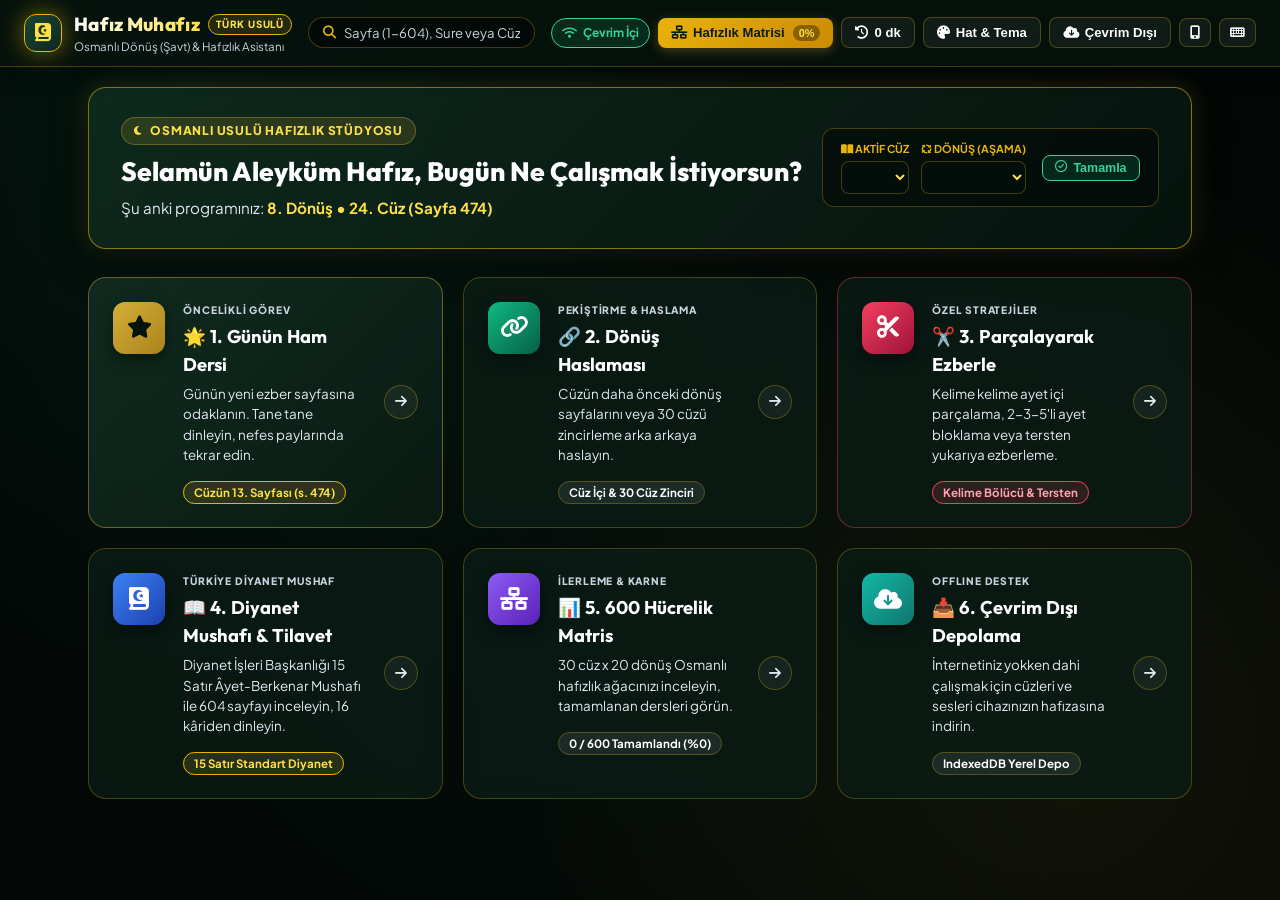
==== public/index.html @ d81c74f5 "Calibrate pointer baseline gap and padding across all 15 Mushaf lines" ====
<!DOCTYPE html>
<html lang="tr">
<head>
    <meta charset="UTF-8">
    <meta name="viewport" content="width=device-width, initial-scale=1.0">
    <title>Hafız Muhafız — Osmanlı / Türk Usulü Hafızlık & Dinleme Sistemi</title>
    <meta name="description" content="Hafız Muhafız standartlarında interaktif Mushaf sayfası, Osmanlı usulü geriye dönüş (şavt) sistemi, 16 kâri ve akıllı tekrar hafızlık asistanı.">
    
    <!-- Google Fonts: Plus Jakarta Sans, Outfit, Scheherazade New (Hafız Osman Hattı), Noto Naskh Arabic, Amiri Quran -->
    <link rel="preconnect" href="https://fonts.googleapis.com">
    <link rel="preconnect" href="https://fonts.gstatic.com" crossorigin>
    <link href="https://fonts.googleapis.com/css2?family=Amiri+Quran&family=Noto+Naskh+Arabic:wght@500;600;700;800&family=Outfit:wght@500;600;700;800&family=Plus+Jakarta+Sans:wght@400;500;600;700&family=Scheherazade+New:wght@600;700&display=swap" rel="stylesheet">
    
    <!-- FontAwesome Icons CDN -->
    <link rel="stylesheet" href="https://cdnjs.cloudflare.com/ajax/libs/font-awesome/6.5.1/css/all.min.css">
    
    <!-- PWA Manifest & Multi-Platform Theme -->
    <link rel="manifest" href="manifest.json">
    <meta name="theme-color" content="#0b1f17">
    <meta name="apple-mobile-web-app-capable" content="yes">
    <meta name="apple-mobile-web-app-status-bar-style" content="black-translucent">
    <meta name="apple-mobile-web-app-title" content="Hafız Muhafız">
    <meta name="mobile-web-app-capable" content="yes">
    <meta name="application-name" content="Hafız Muhafız">
    <link rel="apple-touch-icon" href="https://images.quran.com/page/001.png">
    
    <link rel="stylesheet" href="style.css?v=22">
</head>
<body class="theme-night">

    <!-- ================= 1. Modern Üst Bar (App Header) ================= -->
    <header class="app-header">
        <div class="brand-section" id="btn-brand-home" style="cursor:pointer;" title="Ana Menüye Dön">
            <div class="brand-logo">
                <i class="fa-solid fa-quran"></i>
            </div>
            <div class="brand-text">
                <div class="brand-title-wrap">
                    <h1>Hafız Muhafız</h1>
                    <span class="badge-turk">Türk Usulü</span>
                </div>
                <p class="brand-sub">Osmanlı Dönüş (Şavt) & Hafızlık Asistanı</p>
            </div>
        </div>

        <!-- Hızlı Sayfa / Sure Arama -->
        <div class="quick-jump-container">
            <div class="quick-jump-box">
                <i class="fa-solid fa-magnifying-glass"></i>
                <input type="text" id="input-quick-search" placeholder="Sayfa (1-604), Sure veya Cüz ara..." autocomplete="off">
                <div id="quick-search-dropdown" class="quick-search-results" style="display:none;"></div>
            </div>
        </div>

        <!-- Üst Hızlı Menü Butonları -->
        <div class="header-actions">
            <!-- Canlı Bağlantı Durumu -->
            <div id="badge-network-status" class="network-badge online" title="Bağlantı Durumu">
                <i class="fa-solid fa-wifi"></i> <span class="badge-text hide-mobile">Çevrim İçi</span>
            </div>

            <!-- Hafızlık İlerlemem & Matris Butonu -->
            <button id="btn-open-matrix" class="btn-header gold-btn" title="600 Hücrelik Hafızlık İlerleme Matrisi">
                <i class="fa-solid fa-network-wired"></i> <span class="btn-text hide-mobile">Hafızlık Matrisi</span>
                <span id="badge-header-progress" class="mini-progress-pill">0%</span>
            </button>

            <!-- Günlük Süre / Karne Butonu -->
            <button id="btn-open-stats" class="btn-header" title="Günlük Çalışma Karnesi">
                <i class="fa-solid fa-clock-rotate-left"></i> <span id="header-listening-time">0 dk</span>
            </button>

            <!-- Görünüm & Hatlar -->
            <button id="btn-hat-modal" class="btn-header" title="Kur'an Hatları, Kağıt Temaları & İmlâ">
                <i class="fa-solid fa-palette"></i> <span class="hide-mobile">Hat & Tema</span>
            </button>

            <!-- Çevrim Dışı İndirici -->
            <button id="btn-open-offline" class="btn-header" title="Çevrim Dışı Depolama & Cüz İndirme">
                <i class="fa-solid fa-cloud-arrow-down"></i> <span class="hide-mobile">Çevrim Dışı</span>
            </button>

            <!-- Cihaza Yükle -->
            <button id="btn-open-install" class="btn-header icon-only" title="PC, iOS, Android ve Huawei Cihazlara Yükle">
                <i class="fa-solid fa-mobile-screen-button"></i>
            </button>

            <!-- Klavye Kısayolları -->
            <button id="btn-open-shortcuts" class="btn-header icon-only" title="Klavye Kısayolları">
                <i class="fa-solid fa-keyboard"></i>
            </button>
        </div>
    </header>

    <!-- ================= KADEME 1: ÖĞRENCİ KARŞILAMA & GÖREV PANELİ (DASHBOARD) ================= -->
    <section id="view-dashboard" class="dashboard-container">
        <!-- 1. Kişisel Hafızlık Durum Kartı (Hero Banner) -->
        <div class="dash-hero-card">
            <div class="dash-hero-content">
                <div class="dash-hero-badge"><i class="fa-solid fa-moon gold-icon"></i> Osmanlı Usulü Hafızlık Stüdyosu</div>
                <h2 class="dash-hero-title">Selamün Aleyküm Hafız, <span class="gold-text">Bugün Ne Çalışmak İstiyorsun?</span></h2>
                <p class="dash-hero-sub">
                    Şu anki programınız: <strong id="dash-curr-lesson-text" style="color:var(--gold-bright);">8. Dönüş • 24. Cüz (Sayfa 474)</strong>
                </p>
            </div>

            <!-- Hızlı Cüz & Dönüş Ayarlayıcı -->
            <div class="dash-hero-controls">
                <div class="dash-select-group">
                    <div class="dash-select-item">
                        <label for="select-juz"><i class="fa-solid fa-book-open"></i> Aktif Cüz</label>
                        <select id="select-juz" class="studio-select"></select>
                    </div>
                    <div class="dash-select-item">
                        <label for="select-rotation"><i class="fa-solid fa-arrows-spin"></i> Dönüş (Aşama)</label>
                        <select id="select-rotation" class="studio-select"></select>
                    </div>
                </div>
                <button id="btn-toggle-completed" class="btn-complete-lesson" title="Bu dersin tamamlandığını matrise kaydet">
                    <i class="fa-regular fa-circle-check"></i> <span id="text-completed-status">Tamamla</span>
                </button>
            </div>
        </div>

        <!-- 2. Görev Seçim Kartları (6 Ana Modül Butonu) -->
        <div class="dash-tasks-grid">
            <!-- Görev 1: Günün Ham Dersi -->
            <div class="dash-task-card primary-task" id="btn-task-ham">
                <div class="task-card-icon gold-bg">
                    <i class="fa-solid fa-star"></i>
                </div>
                <div class="task-card-body">
                    <div class="task-tag">ÖNCELİKLİ GÖREV</div>
                    <h3 class="task-title">🌟 1. Günün Ham Dersi</h3>
                    <p class="task-desc">Günün yeni ezber sayfasına odaklanın. Tane tane dinleyin, nefes paylarında tekrar edin.</p>
                    <div class="task-meta">
                        <span id="dash-ham-page-badge" class="task-pill gold-pill">Cüzün 13. Sayfası (s. 474)</span>
                    </div>
                </div>
                <div class="task-action-arrow">
                    <i class="fa-solid fa-arrow-right"></i>
                </div>
            </div>

            <!-- Görev 2: Dönüş Haslaması -->
            <div class="dash-task-card" id="btn-task-has">
                <div class="task-card-icon emerald-bg">
                    <i class="fa-solid fa-link"></i>
                </div>
                <div class="task-card-body">
                    <div class="task-tag">PEKİŞTİRME & HASLAMA</div>
                    <h3 class="task-title">🔗 2. Dönüş Haslaması</h3>
                    <p class="task-desc">Cüzün daha önceki dönüş sayfalarını veya 30 cüzü zincirleme arka arkaya haslayın.</p>
                    <div class="task-meta">
                        <span class="task-pill">Cüz İçi & 30 Cüz Zinciri</span>
                    </div>
                </div>
                <div class="task-action-arrow">
                    <i class="fa-solid fa-arrow-right"></i>
                </div>
            </div>

            <!-- Görev 3: Parçalayarak Ezberle -->
            <div class="dash-task-card highlight-task" id="btn-task-strat">
                <div class="task-card-icon ruby-bg">
                    <i class="fa-solid fa-scissors"></i>
                </div>
                <div class="task-card-body">
                    <div class="task-tag">ÖZEL STRATEJİLER</div>
                    <h3 class="task-title">✂️ 3. Parçalayarak Ezberle</h3>
                    <p class="task-desc">Kelime kelime ayet içi parçalama, 2-3-5'li ayet bloklama veya tersten yukarıya ezberleme.</p>
                    <div class="task-meta">
                        <span class="task-pill ruby-pill">Kelime Bölücü & Tersten</span>
                    </div>
                </div>
                <div class="task-action-arrow">
                    <i class="fa-solid fa-arrow-right"></i>
                </div>
            </div>

            <!-- Görev 4: Diyanet Mushafı & Tilavet -->
            <div class="dash-task-card" id="btn-task-free">
                <div class="task-card-icon blue-bg">
                    <i class="fa-solid fa-book-quran"></i>
                </div>
                <div class="task-card-body">
                    <div class="task-tag">TÜRKİYE DİYANET MUSHAF</div>
                    <h3 class="task-title">📖 4. Diyanet Mushafı & Tilavet</h3>
                    <p class="task-desc">Diyanet İşleri Başkanlığı 15 Satır Âyet-Berkenar Mushafı ile 604 sayfayı inceleyin, 16 kâriden dinleyin.</p>
                    <div class="task-meta">
                        <span class="task-pill gold-pill">15 Satır Standart Diyanet</span>
                    </div>
                </div>
                <div class="task-action-arrow">
                    <i class="fa-solid fa-arrow-right"></i>
                </div>
            </div>

            <!-- Görev 5: Hafızlık Ağacı & Matris -->
            <div class="dash-task-card" id="btn-task-matrix">
                <div class="task-card-icon purple-bg">
                    <i class="fa-solid fa-network-wired"></i>
                </div>
                <div class="task-card-body">
                    <div class="task-tag">İLERLEME & KARNE</div>
                    <h3 class="task-title">📊 5. 600 Hücrelik Matris</h3>
                    <p class="task-desc">30 cüz x 20 dönüş Osmanlı hafızlık ağacınızı inceleyin, tamamlanan dersleri görün.</p>
                    <div class="task-meta">
                        <span class="task-pill" id="dash-matrix-badge">0 / 600 Tamamlandı (%0)</span>
                    </div>
                </div>
                <div class="task-action-arrow">
                    <i class="fa-solid fa-arrow-right"></i>
                </div>
            </div>

            <!-- Görev 6: Çevrim Dışı Depolama -->
            <div class="dash-task-card" id="btn-task-offline">
                <div class="task-card-icon teal-bg">
                    <i class="fa-solid fa-cloud-arrow-down"></i>
                </div>
                <div class="task-card-body">
                    <div class="task-tag">OFFLINE DESTEK</div>
                    <h3 class="task-title">📥 6. Çevrim Dışı Depolama</h3>
                    <p class="task-desc">İnternetiniz yokken dahi çalışmak için cüzleri ve sesleri cihazınızın hafızasına indirin.</p>
                    <div class="task-meta">
                        <span class="task-pill">IndexedDB Yerel Depo</span>
                    </div>
                </div>
                <div class="task-action-arrow">
                    <i class="fa-solid fa-arrow-right"></i>
                </div>
            </div>
        </div>
    </section>

    <!-- ================= KADEME 2: ODAKLI ÇALIŞMA STÜDYOSU (WORKSPACE) ================= -->
    <div id="view-workspace" class="workspace-container" style="display:none;">

        <!-- 1. Stüdyo Başlık Çubuğu & "Ana Menüye Dön" Butonu -->
        <section class="studio-bar">
            <div class="studio-bar-inner">
                <!-- Sol: Ana Menüye Dön Butonu -->
                <button id="btn-back-to-dashboard" class="btn-header gold-btn" title="Karşılama Paneline Dön">
                    <i class="fa-solid fa-house"></i> <span>Ana Menü</span>
                </button>

                <!-- Orta: Aktif Mod ve Ders Bilgisi -->
                <div class="studio-lesson-card">
                    <div id="card-standard-lesson" class="lesson-info-row">
                        <div class="lesson-badge-wrap">
                            <span id="chip-ham-label" class="lesson-badge-sub">Günün Dersi</span>
                            <span id="chip-ham-page" class="lesson-badge-main">Cüzün 13. Sayfası (s. 474)</span>
                        </div>
                        <span class="lesson-dot">•</span>
                        <span id="chip-lesson-scope" class="lesson-scope-text">8. Dönüş • 24. Cüz</span>
                    </div>

                    <!-- Zincir Haslama Özel Seçicisi (Haslama modunda açılır) -->
                    <div id="panel-chain-haslama" class="chain-inline-panel" style="display:none;">
                        <div class="setting-pill">
                            <label><i class="fa-solid fa-arrows-spin"></i> Haslanan Dönüş:</label>
                            <select id="select-haslama-rotation" class="pill-select"></select>
                        </div>
                        <button id="btn-open-chain-list" class="btn-header gold-btn btn-sm" title="Haslama zincirindeki 30 cüzün listesi">
                            <i class="fa-solid fa-list-ol"></i> <span>30 Cüz Listesi</span>
                        </button>
                    </div>
                </div>

                <!-- Çalışma Modları Değiştirici -->
                <div class="studio-modes">
                    <div class="mode-toggle-group">
                        <button id="mode-ham" class="mode-toggle-btn active" title="Ham Sayfa Ezberi">
                            <i class="fa-solid fa-star"></i> Ham
                        </button>
                        <button id="mode-chain-has" class="mode-toggle-btn" title="Haslama Modu">
                            <i class="fa-solid fa-link"></i> Haslama
                        </button>
                        <button id="btn-toggle-strategy-panel" class="mode-toggle-btn gold-strategy-btn" title="Ayet Bölme & Strateji Paneli">
                            <i class="fa-solid fa-scissors"></i> Strateji
                        </button>
                    </div>
                </div>

                <!-- Sağ: Hızlı Sayfa Navigasyonu (◀ Sayfa 474 ▶) -->
                <div class="page-navigator studio-nav-box">
                    <button id="btn-prev-page" class="nav-page-btn" title="Önceki Sayfa (Sol Ok / A Tuşu)">
                        <i class="fa-solid fa-chevron-left"></i>
                    </button>
                    <div id="badge-page-num" class="current-page-badge" title="Tıklayıp doğrudan sayfa yazabilirsiniz">Sayfa 474</div>
                    <button id="btn-next-page" class="nav-page-btn" title="Sonraki Sayfa (Sağ Ok / D Tuşu)">
                        <i class="fa-solid fa-chevron-right"></i>
                    </button>
                </div>
            </div>

            <!-- ================= Gelişmiş "Parçalayarak Ezberleme" Alt Paneli ================= -->
            <div id="panel-ezber-strategy" class="ezber-strategy-container" style="display:none;">
                <div class="strategy-inner">
                    <div class="strategy-header-title">
                        <i class="fa-solid fa-wand-magic-sparkles gold-icon"></i> <strong>Parçalayarak Ezberleme Stratejileri</strong>
                        <span class="strategy-sub">Ayetleri bloklara ayırın, kelime kelime parçalayın veya tersten pekiştirin.</span>
                    </div>

                    <!-- 4 Strateji Alt Başlığı (Sekmeler) -->
                    <div class="strategy-tabs">
                        <button id="btn-strat-standard" class="strat-tab-btn active" data-strategy="standard">
                            <i class="fa-solid fa-arrow-down-1-9"></i> ⬇️ 1. Sıralı Standart
                        </button>
                        <button id="btn-strat-group" class="strat-tab-btn" data-strategy="group">
                            <i class="fa-solid fa-layer-group"></i> 📑 2. Ayet Bloklama (Gruplu)
                        </button>
                        <button id="btn-strat-slice" class="strat-tab-btn" data-strategy="slice">
                            <i class="fa-solid fa-scissors"></i> ✂️ 3. Ayet İçi Parçalama (Kelime)
                        </button>
                        <button id="btn-strat-reverse" class="strat-tab-btn" data-strategy="reverse">
                            <i class="fa-solid fa-arrow-up-9-1"></i> ⬆️ 4. Tersten (Aşağıdan Yukarı)
                        </button>
                    </div>

                    <!-- 1. Alt Başlık: Gruplu Ayet Bloklama Kontrolleri -->
                    <div id="strat-controls-group" class="strat-sub-controls" style="display:none;">
                        <div class="strat-row">
                            <div class="strat-pill-group">
                                <span class="strat-label"><i class="fa-solid fa-bolt"></i> Hızlı Grup:</span>
                                <button class="btn-quick-group" data-span="2">2'şerli</button>
                                <button class="btn-quick-group active" data-span="3">3'erli</button>
                                <button class="btn-quick-group" data-span="5">5'erli</button>
                            </div>

                            <div class="strat-pill-group">
                                <span class="strat-label"><i class="fa-solid fa-arrows-left-right"></i> Ayet Aralığı:</span>
                                <select id="sel-group-start" class="pill-select-sm"></select>
                                <span style="color:var(--gold-bright); font-weight:700;">—</span>
                                <select id="sel-group-end" class="pill-select-sm"></select>
                            </div>

                            <div class="strat-pill-group">
                                <span class="strat-label"><i class="fa-solid fa-arrows-up-down"></i> Yön:</span>
                                <select id="sel-group-direction" class="pill-select-sm">
                                    <option value="forward" selected>⬇️ Yukarıdan Aşağı</option>
                                    <option value="reverse">⬆️ Aşağıdan Yukarı</option>
                                </select>
                            </div>

                            <div class="strat-pill-group">
                                <span class="strat-label"><i class="fa-solid fa-repeat"></i> Blok Tekrarı:</span>
                                <select id="sel-group-repeats" class="pill-select-sm">
                                    <option value="2">2x</option>
                                    <option value="3" selected>3x</option>
                                    <option value="5">5x</option>
                                    <option value="10">10x</option>
                                    <option value="20">20x</option>
                                </select>
                            </div>

                            <button id="btn-apply-group" class="btn-header gold-btn btn-sm">
                                <i class="fa-solid fa-play"></i> Grubu Başlat
                            </button>
                        </div>
                    </div>

                    <!-- 2. Alt Başlık: Ayet İçi Parçalama (Kelime Bölücü & Kümülatif) Kontrolleri -->
                    <div id="strat-controls-slice" class="strat-sub-controls" style="display:none;">
                        <div class="strat-row">
                            <div class="strat-pill-group">
                                <span class="strat-label"><i class="fa-solid fa-scissors"></i> Parça Sayısı:</span>
                                <select id="sel-slice-count" class="pill-select-sm">
                                    <option value="2">2 Parça</option>
                                    <option value="3" selected>3 Parça (Tavsiye)</option>
                                    <option value="4">4 Parça</option>
                                    <option value="5">5 Parça</option>
                                </select>
                            </div>

                            <div class="strat-pill-group">
                                <span class="strat-label"><i class="fa-solid fa-arrows-up-down"></i> Eklemeli Yön:</span>
                                <select id="sel-slice-direction" class="pill-select-sm">
                                    <option value="reverse" selected>⬆️ Tersten Kümülatif (Son Parça ➔ Başa Eklemeli)</option>
                                    <option value="forward">⬇️ Sıralı Kümülatif (İlk Parça ➔ Sona Eklemeli)</option>
                                </select>
                            </div>

                            <div class="strat-pill-group">
                                <span class="strat-label"><i class="fa-solid fa-link"></i> Ezberleme Türü:</span>
                                <select id="sel-slice-cumulative" class="pill-select-sm">
                                    <option value="true" selected>🔗 Kümülatif (Birleştirerek Zincirleme)</option>
                                    <option value="false">✂️ Bağımsız (Parça Parça)</option>
                                </select>
                            </div>

                            <div class="strat-pill-group">
                                <span class="strat-label"><i class="fa-solid fa-repeat"></i> Aşama Tekrarı:</span>
                                <select id="sel-slice-repeats" class="pill-select-sm">
                                    <option value="2">2 Tekrar</option>
                                    <option value="3" selected>3 Tekrar</option>
                                    <option value="5">5 Tekrar</option>
                                    <option value="7">7 Tekrar</option>
                                    <option value="10">10 Tekrar</option>
                                </select>
                            </div>

                            <button id="btn-start-slice" class="btn-header gold-btn btn-sm">
                                <i class="fa-solid fa-play"></i> Parçalamalı Ezberi Başlat
                            </button>
                        </div>
                        <div style="font-size:0.78rem; color:var(--gold-bright); margin-top:6px; opacity:0.9;">
                            <i class="fa-solid fa-wand-magic-sparkles"></i> <strong>Akıllı Kelime Hizalama:</strong> Ayet kelimeleri ortadan bölünmez. Belirlenen tekrar tamamlandıkça bir önceki bölüm de eklenerek zincirleme ezber pekişir.
                        </div>
                    </div>

                    <!-- 3. Alt Başlık: Tersten Okuma Kontrolleri -->
                    <div id="strat-controls-reverse" class="strat-sub-controls" style="display:none;">
                        <div class="strat-row">
                            <span style="font-size:0.84rem; color:var(--gold-bright);">
                                <i class="fa-solid fa-info-circle"></i> <strong>Aşağıdan Yukarı (Tersten Okuma):</strong> Sayfa en alttaki son ayetten başlar, yukarı doğru sırayla okunarak ezber pekişir.
                            </span>
                            <button id="btn-start-reverse" class="btn-header gold-btn btn-sm">
                                <i class="fa-solid fa-play"></i> Aşağıdan Yukarı Başlat
                            </button>
                        </div>
                    </div>
                </div>
            </div>
        </section>

        <!-- 2. Ana Mushaf Sahnesi & Görünüm Çubuğu -->
        <main class="main-content">
            <!-- Mushaf Araç ve Görünüm Çubuğu (Toolbar) -->
            <div class="view-toolbar">
                <!-- Sol: 2 Net Görünüm Sekmesi -->
                <div class="view-tabs">
                    <button id="tab-mushaf-studio" class="view-tab active" title="Diyanet İşleri Başkanlığı 15 Satır Orijinal Matbaa Baskısı ve Canlı İnteraktif Tilavet">
                        <i class="fa-solid fa-book-quran"></i> <span>Diyanet Mushafı (Orijinal & İnteraktif)</span>
                    </button>
                    <button id="tab-ayah-view" class="view-tab" title="Geniş Hatlı Ayet & Diyanet Meali Kartları">
                        <i class="fa-solid fa-list-check"></i> <span>Ayet & Meal Kartları</span>
                    </button>
                    <button id="btn-toolbar-strategy" class="view-tab gold-outline-tab" title="Ayet Bölme ve Parçalama Menüsünü Aç">
                        <i class="fa-solid fa-scissors"></i> <span>Ayet Bölme</span>
                    </button>
                </div>

                <!-- Sağ: Hızlı Tipografi & Görsel Ayarlar -->
                <div class="mushaf-tools">
                    <!-- Ezber / Perdeleme Modu Butonu (Maskeleme) -->
                    <button id="btn-toggle-hafiz-mask" class="btn-header gold-btn btn-sm" title="Hafızlık Ezber Perdesi: Okunmamış ayetleri kapat / aç">
                        <i class="fa-solid fa-eye-slash"></i> <span>Ezber Perdesi</span>
                    </button>

                    <!-- Ayet Meali Çekmecesi Butonu -->
                    <button id="btn-toggle-translation-drawer" class="btn-header" title="Ayetlerin Türkçe Mealini Göster">
                        <i class="fa-solid fa-language"></i> <span class="hide-mobile">Diyanet Meali</span>
                    </button>

                    <!-- Baskı / Hat Seçimi -->
                    <div class="setting-pill hat-selector-pill" title="Mushaf Baskı Ekolü">
                        <label><i class="fa-solid fa-book-open"></i></label>
                        <select id="select-facsimile-edition" class="pill-select">
                            <option value="diyanet-pdf" selected>🇹🇷 Diyanet Resmi 15 Satır (Orijinal)</option>
                            <option value="madani">🇸🇦 Medine-i Münevvere (Hattat Osman Taha)</option>
                            <option value="tajweed">🌈 Renkli Tecvidli Medine Baskısı</option>
                        </select>
                    </div>
                </div>
            </div>

            <!-- ================= BİRLEŞTİRİLMİŞ ASIL SAHNE: Diyanet İnteraktif Orijinal Mushafı ================= -->
            <div id="container-mushaf-studio" class="mushaf-stage">
                <!-- Yan Hızlı Sayfa Geçiş Butonları -->
                <button class="stage-nav-arrow stage-nav-prev" id="btn-stage-prev" title="Önceki Sayfa (Sol Ok / A Tuşu)">
                    <i class="fa-solid fa-chevron-left"></i>
                </button>
                <button class="stage-nav-arrow stage-nav-next" id="btn-stage-next" title="Sonraki Sayfa (Sağ Ok / D Tuşu)">
                    <i class="fa-solid fa-chevron-right"></i>
                </button>

                <!-- Yüzen Hızlı Hafızlık Kontrol Kapsülü (Floating Glassmorphism Tool Dock) -->
                <aside class="mushaf-floating-dock" id="mushaf-floating-dock">
                    <button id="dock-btn-mask" class="dock-btn" title="Ezber Perdesi (Kapat / İpucu / Aç)">
                        <i class="fa-solid fa-eye-slash"></i>
                        <span class="dock-tooltip">Ezber Perdesi</span>
                    </button>
                    <button id="dock-btn-spread" class="dock-btn" title="Rahle / Çift Sayfa Görünümü">
                        <i class="fa-solid fa-book-open"></i>
                        <span class="dock-tooltip">Çift Sayfa (Rahle)</span>
                    </button>
                    <div class="dock-divider"></div>
                    <button id="dock-btn-zoom-in" class="dock-btn" title="Sayfayı Büyüt (+)">
                        <i class="fa-solid fa-magnifying-glass-plus"></i>
                        <span class="dock-tooltip">Yakınlaştır</span>
                    </button>
                    <button id="dock-btn-zoom-out" class="dock-btn" title="Sayfayı Küçült (-)">
                        <i class="fa-solid fa-magnifying-glass-minus"></i>
                        <span class="dock-tooltip">Uzaklaştır</span>
                    </button>
                    <button id="dock-btn-zoom-reset" class="dock-btn" title="Boyutu Sıfırla">
                        <i class="fa-solid fa-arrows-rotate"></i>
                        <span class="dock-tooltip">Boyutu Sıfırla</span>
                    </button>
                    <div class="dock-divider"></div>
                    <button id="dock-btn-repeat3" class="dock-btn" title="3x Hızlı Ezber Döngüsü">
                        <i class="fa-solid fa-repeat"></i>
                        <span class="dock-badge">3x</span>
                        <span class="dock-tooltip">3x Ezber Tekrarı</span>
                    </button>
                </aside>

                <div class="mushaf-book-wrapper" id="mushaf-scale-wrapper">
                    <div class="mushaf-frame-modern" id="mushaf-main-frame">
                        <!-- Sayfa Üst Bilgi Başlığı -->
                        <div class="mushaf-page-top-bar">
                            <div class="top-bar-left">
                                <span class="top-badge gold-badge" id="mushaf-juz-title"><i class="fa-solid fa-diamond"></i> 24. Cüz</span>
                                <span class="top-badge dim-badge" id="mushaf-hizb-title">47. Hizb</span>
                            </div>
                            <div class="top-bar-center">
                                <span class="surah-title-arabic" id="mushaf-surah-title">سُورَةُ الْمُؤْمِنِ (Gâfir)</span>
                                <span class="edition-sub-tag"><i class="fa-solid fa-certificate"></i> Diyanet İşleri Başkanlığı Resmi 15 Satır Matbaa Baskısı</span>
                            </div>
                            <div class="top-bar-right">
                                <span class="page-number-box" id="mushaf-page-number">Sayfa 474</span>
                            </div>
                        </div>

                        <!-- Asıl Mushaf Sahnesi & İnteraktif Katmanlar -->
                        <div class="mushaf-viewport-container" id="mushaf-viewport-container">
                            <!-- Yükleme Göstergesi -->
                            <div id="facsimile-loading-spinner" class="facsimile-loader" style="display:none;">
                                <i class="fa-solid fa-spinner fa-spin"></i>
                                <span id="facsimile-loader-text">Diyanet resmi Mushaf sayfası hazırlanıyor...</span>
                            </div>

                            <div class="mushaf-spread-wrapper" id="mushaf-spread-wrapper">
                                <!-- Sağ Sayfa (Ana Sayfa) -->
                                <div class="mushaf-page-frame" id="frame-page-right">
                                    <!-- 1. Katman: Diyanet Resmi Vektörel PDF Canvas'ı -->
                                    <canvas id="mushaf-diyanet-canvas" class="mushaf-canvas-layer"></canvas>

                                    <!-- 2. Katman (İsteğe bağlı): Medine & Tecvidli İmaj Öğesi -->
                                    <img id="mushaf-image" class="mushaf-img-fallback" src="" alt="Mushaf Baskısı" style="display:none;">

                                    <!-- 3. Katman: İnteraktif Ayet Vurgu, Tıklama ve Durak Katmanı -->
                                    <div id="mushaf-interactive-overlay" class="mushaf-interactive-layer"></div>

                                    <!-- 4. Katman: Hafızlık Ezber / Perdeleme Maskesi (Örtü) -->
                                    <div id="mushaf-mask-overlay" class="mushaf-mask-layer" style="display:none;"></div>

                                    <!-- 5. Katman: Canlı Mukabele Takip Üçgeni (YouTube Mukabele Tarzı Yeşil İbre) -->
                                    <div id="mushaf-audio-pointer" class="mukabele-tracker-triangle" style="display:none;">
                                        <svg viewBox="0 0 24 28" class="mukabele-triangle-svg">
                                            <polygon points="12,2 22,26 2,26" fill="rgba(40, 167, 69, 0.75)" stroke="rgba(25, 120, 45, 0.95)" stroke-width="1.2"/>
                                        </svg>
                                    </div>
                                </div>

                                <!-- Sol Sayfa (Çift Sayfa / Rahle Modunda Gösterilir) -->
                                <div class="mushaf-page-frame" id="frame-page-left" style="display:none;">
                                    <canvas id="mushaf-diyanet-canvas-left" class="mushaf-canvas-layer" style="display:none;"></canvas>
                                    <img id="mushaf-image-left" class="mushaf-img-fallback" src="" alt="Sol Mushaf Sayfası" style="display:none;">
                                    <div id="mushaf-interactive-overlay-left" class="mushaf-interactive-layer"></div>
                                    <div id="mushaf-mask-overlay-left" class="mushaf-mask-layer" style="display:none;"></div>
                                    <div class="mushaf-left-page-tag" id="mushaf-left-page-tag">Sayfa 475</div>
                                </div>
                            </div>
                        </div>

                        <!-- Aktif Okunan Ayet & Diyanet Meali Şeridi (Canlı Alt Bilgi) -->
                        <div class="active-ayah-banner" id="active-ayah-banner">
                            <div class="active-ayah-badge">
                                <span id="active-ayah-ref" class="ayah-ref-pill"><i class="fa-solid fa-play gold-icon"></i> 40:59</span>
                                <span id="active-ayah-tag" class="ayah-mode-pill">Canlı Tilavet</span>
                            </div>
                            <div class="active-ayah-meal-text" id="active-ayah-meal">
                                Şüphesiz o kıyamet saati kesinlikle gelecektir; onda hiçbir şüphe yoktur. Fakat insanların çoğu inanmazlar.
                            </div>
                            <button id="btn-banner-meal-drawer" class="btn-banner-action" title="Tüm Sayfanın Mealini Aç">
                                <i class="fa-solid fa-book-open"></i> <span>Tüm Mealler</span>
                            </button>
                        </div>
                    </div>
                </div>

                <!-- Ayet Hızlı Eylem Menüsü (Popup Tooltip) -->
                <div id="ayah-quick-actions" class="ayah-action-popover" style="display: none;">
                    <div class="popover-arrow"></div>
                    <button class="pop-btn" id="pop-btn-play"><i class="fa-solid fa-play"></i> Dinle</button>
                    <button class="pop-btn" id="pop-btn-repeat"><i class="fa-solid fa-repeat"></i> 3x Tekrar</button>
                    <button class="pop-btn" id="pop-btn-group-start" title="Grup Başlangıcı Yap"><i class="fa-solid fa-link"></i> Grup Başı</button>
                    <button class="pop-btn" id="pop-btn-group-end" title="Grup Sonu Yap"><i class="fa-solid fa-flag-checkered"></i> Grup Sonu</button>
                    <button class="pop-btn" id="pop-btn-slice" title="Ayet Bölücü ile ezberle"><i class="fa-solid fa-scissors"></i> Parçala</button>
                    <button class="pop-btn" id="pop-btn-toggle-mask" title="Bu Ayetin Perdesini Aç/Kapat"><i class="fa-solid fa-eye"></i> Perde</button>
                    <button class="pop-btn" id="pop-btn-meal"><i class="fa-solid fa-book-open"></i> Meal</button>
                </div>
            </div>

            <!-- ================= GÖRÜNÜM 3: Dijital Ayet ve Diyanet Meali Kartları ================= -->
            <div id="container-ayah-view" class="ayah-list-container" style="display:none;">
                <!-- JavaScript ile doldurulur -->
            </div>

            <!-- ================= Açılır Ayet Meali Çekmecesi ================= -->
            <aside id="translation-drawer" class="translation-drawer">
                <div class="drawer-header">
                    <h3><i class="fa-solid fa-language"></i> Diyanet Türkçe Meali</h3>
                    <button id="btn-close-drawer" class="btn-close-modal">&times;</button>
                </div>
                <div class="drawer-body" id="drawer-ayahs-list">
                    <!-- JavaScript ile doldurulur -->
                </div>
            </aside>
        </main>

        <!-- 3. Sabit Alt Ses & Tekrar Stüdyosu (Pro Audio Deck) -->
        <footer class="audio-deck">
            <div class="deck-inner">
                <!-- Sol: 🎙️ Okuyucu (Kâri) Değiştir & Parça Bilgisi -->
                <div class="deck-left-info">
                    <button id="btn-open-reciters" class="deck-reciter-btn" title="Kâriyi Değiştir (16 Kâri)">
                        <div class="current-reciter-avatar" id="deck-reciter-avatar">
                            <i class="fa-solid fa-microphone-lines"></i>
                        </div>
                        <div class="reciter-badge-col">
                            <span class="reciter-tag">🎙️ OKUYUCU DEĞİŞTİR</span>
                            <span id="header-reciter-name" class="reciter-curr-name">Suûd eş-Şüraym</span>
                        </div>
                    </button>
                    <div class="track-meta">
                        <div id="deck-track-title" class="track-title">Fussilet Suresi 1. Ayet</div>
                        <div id="deck-track-sub" class="track-sub">Sayfa 474 • Ham Ders • Tekrar 1/3</div>
                    </div>
                </div>

                <!-- Orta: Oynatma Kontrolleri & İlerleme Çubuğu -->
                <div class="deck-center-controls">
                    <div class="transport-buttons">
                        <button id="btn-prev-ayah" class="btn-deck-control" title="Önceki Ayet (Sol Ok)">
                            <i class="fa-solid fa-backward-step"></i>
                        </button>
                        <button id="btn-deck-play" class="btn-deck-play" title="Oynat / Duraklat (Boşluk Tuşu)">
                            <i id="deck-play-icon" class="fa-solid fa-play"></i>
                        </button>
                        <button id="btn-next-ayah" class="btn-deck-control" title="Sonraki Ayet (Sağ Ok)">
                            <i class="fa-solid fa-forward-step"></i>
                        </button>
                        <!-- Talebe Nefes Payı Geri Sayımı -->
                        <div id="gap-countdown-badge" class="gap-indicator">
                            <i class="fa-solid fa-stopwatch"></i> Nefes Payı: <span id="gap-seconds">3</span>s
                        </div>
                    </div>

                    <!-- İlerleme Çubuğu -->
                    <div class="progress-bar-container">
                        <span id="time-current">0:00</span>
                        <div id="progress-track" class="progress-track">
                            <div id="progress-fill" class="progress-fill"></div>
                        </div>
                        <span id="time-duration">0:00</span>
                    </div>
                </div>

                <!-- Sağ: Tilavet & Tekrar Hap Ayarları -->
                <div class="deck-right-settings">
                    <!-- Ayet Tekrarı -->
                    <div class="setting-pill" title="Her Ayetin Tekrar Sayısı">
                        <label><i class="fa-solid fa-repeat"></i> Tekrar</label>
                        <select id="select-repeats" class="pill-select">
                            <option value="1">1x</option>
                            <option value="3" selected>3x</option>
                            <option value="5">5x</option>
                            <option value="7">7x</option>
                            <option value="10">10x</option>
                            <option value="20">20x</option>
                            <option value="-1">∞</option>
                        </select>
                    </div>

                    <!-- Okuma Hızı -->
                    <div class="setting-pill" title="Okuma Hızı">
                        <label><i class="fa-solid fa-gauge-high"></i> Hız</label>
                        <select id="select-speed" class="pill-select">
                            <option value="0.5">0.50x</option>
                            <option value="0.75">0.75x</option>
                            <option value="0.85">0.85x</option>
                            <option value="1.0" selected>1.0x</option>
                            <option value="1.25">1.25x</option>
                            <option value="1.5">1.50x</option>
                            <option value="2.0">2.0x</option>
                        </select>
                    </div>

                    <!-- Talebe Nefes Payı -->
                    <div class="setting-pill" title="Ayet bittikten sonra talebenin kendi sesinde tekrar etmesi için bekleme süresi">
                        <label><i class="fa-solid fa-hourglass-half"></i> Nefes</label>
                        <select id="select-gap" class="pill-select">
                            <option value="0">0 sn</option>
                            <option value="2">2 sn</option>
                            <option value="3" selected>3 sn</option>
                            <option value="5">5 sn</option>
                            <option value="10">10 sn</option>
                        </select>
                    </div>
                </div>
            </div>
        </footer>
    </div>

    <!-- ================= MODAL 1: 30 Cüz x 20 Dönüş Hafızlık Matrisi ================= -->
    <div id="modal-matrix" class="modal-backdrop">
        <div class="modal-box">
            <div class="modal-header">
                <h2><i class="fa-solid fa-network-wired"></i> Osmanlı Usulü Hafızlık İlerleme Matrisi (600 Hücre)</h2>
                <button class="btn-close-modal" data-close="modal-matrix">&times;</button>
            </div>
            <div class="modal-body">
                <!-- İlerleme Özeti -->
                <div class="matrix-stats-bar">
                    <div>
                        <span style="font-size:0.85rem; color:var(--text-muted);">Genel Hafızlık İlerlemesi:</span>
                        <strong id="matrix-percentage" style="font-size:1.3rem; color:var(--gold-bright); margin-left:8px;">0.0%</strong>
                    </div>
                    <div style="font-size:0.85rem; color:var(--text-dim);">
                        Tamamlanan: <strong id="matrix-done-count" style="color:var(--emerald-primary);">0</strong> / 600 Dönüş
                    </div>
                    <div class="matrix-progress-track">
                        <div id="matrix-progress-bar" class="matrix-progress-fill" style="width: 0%;"></div>
                    </div>
                </div>

                <!-- 30 Cüz x 20 Dönüş Tablosu -->
                <div class="matrix-table-wrapper">
                    <table class="matrix-table" id="matrix-table-body">
                        <!-- JS ile oluşturulur -->
                    </table>
                </div>
            </div>
        </div>
    </div>

    <!-- ================= MODAL 2: 16 Kâri (Okuyucu) Seçimi ================= -->
    <div id="modal-reciters" class="modal-backdrop">
        <div class="modal-box">
            <div class="modal-header">
                <h2><i class="fa-solid fa-microphone"></i> Kâri (Okuyucu) Seçimi</h2>
                <button class="btn-close-modal" data-close="modal-reciters">&times;</button>
            </div>
            <div class="modal-body">
                <p style="font-size:0.88rem; color:var(--text-muted); margin-bottom:16px;">
                    Hafızlık sürecinize en uygun okuma tarzını seçin. Merkez kâri olarak tok ve ritmik Kâbe tilavetiyle <strong>Suûd eş-Şüraym</strong> tavsiye edilir.
                </p>
                <div id="reciters-grid" class="reciter-grid">
                    <!-- JS ile oluşturulur -->
                </div>
            </div>
        </div>
    </div>

    <!-- ================= MODAL 3: Hafızlık Günlüğü & Karnesi ================= -->
    <div id="modal-stats" class="modal-backdrop">
        <div class="modal-box">
            <div class="modal-header">
                <h2><i class="fa-solid fa-chart-pie"></i> Hafızlık Günlüğü & Çalışma Karnesi</h2>
                <button class="btn-close-modal" data-close="modal-stats">&times;</button>
            </div>
            <div class="modal-body">
                <div style="display:grid; grid-template-columns: repeat(auto-fit, minmax(200px, 1fr)); gap:16px; margin-bottom:20px;">
                    <div style="background:rgba(8,24,17,0.8); border:1px solid var(--border-subtle); padding:16px; border-radius:12px; text-align:center;">
                        <div style="font-size:0.78rem; color:var(--text-dim); text-transform:uppercase;">Bugünkü Dinleme</div>
                        <div id="stat-today-mins" style="font-size:1.8rem; font-weight:700; color:var(--emerald-primary); margin-top:6px;">0 dk</div>
                    </div>
                    <div style="background:rgba(8,24,17,0.8); border:1px solid var(--border-subtle); padding:16px; border-radius:12px; text-align:center;">
                        <div style="font-size:0.78rem; color:var(--text-dim); text-transform:uppercase;">Toplam Dinleme</div>
                        <div id="stat-total-mins" style="font-size:1.8rem; font-weight:700; color:var(--gold-bright); margin-top:6px;">0 dk</div>
                    </div>
                    <div style="background:rgba(8,24,17,0.8); border:1px solid var(--border-subtle); padding:16px; border-radius:12px; text-align:center;">
                        <div style="font-size:0.78rem; color:var(--text-dim); text-transform:uppercase;">Tamamlanan Ders</div>
                        <div id="stat-completed-lessons" style="font-size:1.8rem; font-weight:700; color:var(--text-main); margin-top:6px;">0</div>
                    </div>
                </div>

                <div style="background:rgba(10,26,19,0.6); border:1px solid var(--border-subtle); padding:18px; border-radius:12px;">
                    <h3 style="color:var(--gold-bright); font-size:1.05rem; margin-bottom:10px;"><i class="fa-solid fa-lightbulb"></i> Türk Usulü Hafızlık İpuçları</h3>
                    <ul style="color:var(--text-muted); font-size:0.88rem; line-height:1.7; padding-left:20px;">
                        <li><strong>Ham Sayfa:</strong> Güne her zaman yeni ham sayfanızı en az 5x veya 10x dinleyip tane tane tekrar ederek başlayın.</li>
                        <li><strong>Haslama:</strong> Ham sayfanız oturduktan sonra, o cüzün daha önceki dönüş sayfalarını durmaksızın haslayın.</li>
                        <li><strong>Nefes Payı:</strong> Kâri ayeti okuduktan sonra 3-5 saniye nefes payında kendi sesinizle ayeti yüksek sesle tekrar edin.</li>
                    </ul>
                </div>
            </div>
        </div>
    </div>

    <!-- ================= MODAL 4: Kur'an Hatları Seçim ve Karşılaştırma Modalı ================= -->
    <div id="modal-hatlar" class="modal-backdrop">
        <div class="modal-box">
            <div class="modal-header">
                <h2><i class="fa-solid fa-feather-pointed"></i> Kur'an-ı Kerim Hat Seçimi & Ekoller</h2>
                <button class="btn-close-modal" data-close="modal-hatlar">&times;</button>
            </div>
            <div class="modal-body">
                <p style="font-size:0.88rem; color:var(--text-muted); margin-bottom:16px;">
                    Türkiye'de ve İslam dünyasında kabul görmüş meşhur Kur'an hatlarından dilediğinizi seçebilirsiniz.
                </p>
                <div class="reciter-grid">
                    <!-- Hat 1: Diyanet / Hafız Osman -->
                    <div class="reciter-card active" data-font="hafiz-osman">
                        <div class="reciter-name"><i class="fa-solid fa-pen-fancy"></i> Diyanet / Hattat Hâfız Osman (15 Satır)</div>
                        <div class="reciter-style">Diyanet & Türkiye Hafızlık Standardı • 15 Satır Âyet-Berkenar</div>
                        <div style="font-size:0.72rem; color:var(--text-dim); margin-top:4px;">Ayetlerin sayfada tam bittiği, Türkiye'deki tüm Kur'an kursları ve Diyanet hafızlıklarında esas alınan resmi mizanpaj.</div>
                    </div>
                    <!-- Hat 2: Diyanet Dijital -->
                    <div class="reciter-card" data-font="diyanet-digital">
                        <div class="reciter-name"><i class="fa-solid fa-desktop"></i> Diyanet Dijital Bilgisayar Hattı</div>
                        <div class="reciter-style">Diyanet İşleri Başkanlığı Resmi Dijital Ekran Neshi</div>
                        <div style="font-size:0.72rem; color:var(--text-dim); margin-top:4px;">Dijital ekranlarda piksel netliğinde okuma sunan modern ve yüksek kontrastlı tertip.</div>
                    </div>
                    <!-- Hat 3: Hasan Rıza -->
                    <div class="reciter-card" data-font="hasan-riza">
                        <div class="reciter-name"><i class="fa-solid fa-monument"></i> Hattat Hasan Rıza Efendi</div>
                        <div class="reciter-style">Klasik Osmanlı Neshi • Diyanet & Kültür Bakanlığı Tıpkıbasımı</div>
                        <div style="font-size:0.72rem; color:var(--text-dim); margin-top:4px;">Hat sanatının zirvesi kabul edilen ince ve vakur Osmanlı ketebe neshi.</div>
                    </div>
                    <!-- Hat 4: Ahmed Hüsrev -->
                    <div class="reciter-card" data-font="ahmed-husrev">
                        <div class="reciter-name"><i class="fa-solid fa-feather"></i> Hattat Ahmed Hüsrev Altınbaşak (Hayrât)</div>
                        <div class="reciter-style">Tevâfuklu Hat • İri, Dolgun ve Son Derece Okunaklı</div>
                        <div style="font-size:0.72rem; color:var(--text-dim); margin-top:4px;">Gözü yormayan, harf mahreçleri açık, ezberi çok kolaylaştıran Türk hattı.</div>
                    </div>
                    <!-- Hat 5: Osman Taha -->
                    <div class="reciter-card" data-font="osman-taha">
                        <div class="reciter-name"><i class="fa-solid fa-kaaba"></i> Hattat Osman Taha (Medine Mushafı)</div>
                        <div class="reciter-style">Uluslararası Standart • Medine-i Münevvere Baskısı (Hafs)</div>
                        <div style="font-size:0.72rem; color:var(--text-dim); margin-top:4px;">Tüm İslam dünyasında en yaygın basılan 20 sayfalık Medine tertibi.</div>
                    </div>
                </div>
            </div>
        </div>
    </div>

    <!-- ================= MODAL 5: Cüzler Arası Haslama Zincir Listesi ================= -->
    <div id="modal-chain-list" class="modal-backdrop">
        <div class="modal-box" style="max-width:750px;">
            <div class="modal-header">
                <h2><i class="fa-solid fa-link"></i> <span id="chain-modal-title">Dönüş Haslama Zinciri</span></h2>
                <button class="btn-close-modal" data-close="modal-chain-list">&times;</button>
            </div>
            <div class="modal-body">
                <p style="font-size:0.88rem; color:var(--text-muted); margin-bottom:14px;">
                    Aşağıdaki listeden dilediğiniz cüze tıklayarak haslamayı doğrudan o cüzden başlatabilirsiniz.
                </p>
                <div id="chain-items-grid" class="chain-items-grid">
                    <!-- Dinamik olarak doldurulur -->
                </div>
            </div>
        </div>
    </div>

    <!-- ================= MODAL 6: Klavye Kısayolları Rehberi ================= -->
    <div id="modal-shortcuts" class="modal-backdrop">
        <div class="modal-box" style="max-width:560px;">
            <div class="modal-header">
                <h2><i class="fa-solid fa-keyboard"></i> Klavye Kısayolları</h2>
                <button class="btn-close-modal" data-close="modal-shortcuts">&times;</button>
            </div>
            <div class="modal-body">
                <div class="shortcuts-grid">
                    <div class="shortcut-row">
                        <span class="shortcut-desc">Ana Menü / Çalışma Stüdyosu Geçişi</span>
                        <div class="shortcut-keys"><kbd>ESC</kbd> / <kbd>H</kbd></div>
                    </div>
                    <div class="shortcut-row">
                        <span class="shortcut-desc">Oynat / Duraklat</span>
                        <div class="shortcut-keys"><kbd>Boşluk</kbd> / <kbd>Space</kbd></div>
                    </div>
                    <div class="shortcut-row">
                        <span class="shortcut-desc">Önceki / Sonraki Ayet</span>
                        <div class="shortcut-keys"><kbd>▲</kbd> <kbd>▼</kbd> veya <kbd>J</kbd> <kbd>K</kbd></div>
                    </div>
                    <div class="shortcut-row">
                        <span class="shortcut-desc">Önceki / Sonraki Sayfa</span>
                        <div class="shortcut-keys"><kbd>◀</kbd> <kbd>▶</kbd> veya <kbd>A</kbd> <kbd>D</kbd></div>
                    </div>
                    <div class="shortcut-row">
                        <span class="shortcut-desc">Ayet Tekrarını Değiştir</span>
                        <div class="shortcut-keys"><kbd>R</kbd></div>
                    </div>
                    <div class="shortcut-row">
                        <span class="shortcut-desc">Türkçe Meali Aç / Kapat</span>
                        <div class="shortcut-keys"><kbd>M</kbd></div>
                    </div>
                    <div class="shortcut-row">
                        <span class="shortcut-desc">Hızlı Arama / Sayfaya Git</span>
                        <div class="shortcut-keys"><kbd>/</kbd> veya <kbd>S</kbd></div>
                    </div>
                </div>
            </div>
        </div>
    </div>

    <!-- ================= MODAL 7: Çevrim Dışı (Offline) Depolama ================= -->
    <div id="modal-offline" class="modal-backdrop">
        <div class="modal-box" style="max-width:680px;">
            <div class="modal-header">
                <h2><i class="fa-solid fa-cloud-arrow-down"></i> Çevrim Dışı (Offline) Depolama Yöneticisi</h2>
                <button class="btn-close-modal" data-close="modal-offline">&times;</button>
            </div>
            <div class="modal-body">
                <p style="font-size:0.88rem; color:var(--text-muted); margin-bottom:16px;">
                    İnternet bağlantınız olmasa dahi Kur'an ayetlerini, mealleri, Mushaf sayfalarını ve kâri seslerini cihazınızdan dinlemek için indirme seçeneklerini kullanabilirsiniz.
                </p>

                <!-- Depolama İstatistik Kartları -->
                <div class="offline-stats-grid">
                    <div class="offline-stat-card">
                        <div class="offline-stat-label">Kayıtlı Sayfa</div>
                        <div id="offline-stat-pages" class="offline-stat-val">0</div>
                        <div class="offline-stat-sub">IndexedDB Önbelleği</div>
                    </div>
                    <div class="offline-stat-card">
                        <div class="offline-stat-label">İndirilen Cüzler</div>
                        <div id="offline-stat-juzs" class="offline-stat-val">0 / 30</div>
                        <div class="offline-stat-sub">Tam Çevrim Dışı Hazır</div>
                    </div>
                    <div class="offline-stat-card">
                        <div class="offline-stat-label">Tahmini Depolama</div>
                        <div id="offline-stat-storage" class="offline-stat-val">0 MB</div>
                        <div class="offline-stat-sub">Cihaz Hafızası</div>
                    </div>
                </div>

                <!-- İndirme Eylemleri -->
                <div class="offline-actions-list">
                    <div class="offline-action-item">
                        <div class="offline-action-info">
                            <h4 id="label-active-juz-download"><i class="fa-solid fa-book-open gold-icon"></i> Aktif Cüzü İndir (24. Cüz)</h4>
                            <p>Seçili cüzün tüm 20 sayfasını, meallerini, Mushaf resimlerini ve ayet seslerini çevrim dışına kaydeder.</p>
                        </div>
                        <button id="btn-download-active-juz" class="btn-header gold-btn">
                            <i class="fa-solid fa-download"></i> Cüzü İndir
                        </button>
                    </div>

                    <div class="offline-action-item">
                        <div class="offline-action-info">
                            <h4><i class="fa-solid fa-quran gold-icon"></i> Tüm Kur'an Metinleri & Mealleri (604 Sayfa)</h4>
                            <p>Tüm 604 sayfanın Diyanet ve Medine imlâsındaki metinlerini anında cihazınıza depolar (~15 MB).</p>
                        </div>
                        <button id="btn-download-all-text" class="btn-header">
                            <i class="fa-solid fa-layer-group"></i> Tüm Metinleri İndir
                        </button>
                    </div>
                </div>

                <!-- İndirme İlerleme Alanı -->
                <div id="offline-progress-wrap" class="offline-progress-container" style="display:none;">
                    <div class="offline-progress-header">
                        <span id="offline-progress-text">İndiriliyor...</span>
                        <button id="btn-cancel-download" class="btn-link" style="color:#ff6b6b; font-size:0.8rem; background:none; border:none; cursor:pointer;">İptal Et</button>
                    </div>
                    <div class="matrix-progress-track">
                        <div id="offline-progress-bar" class="matrix-progress-fill" style="width: 0%;"></div>
                    </div>
                </div>

                <!-- Alt Temizleme & Bilgi -->
                <div style="margin-top:20px; display:flex; justify-content:space-between; align-items:center; border-top:1px solid var(--border-subtle); padding-top:14px;">
                    <button id="btn-clear-cache" class="btn-header" style="color:#ff8585; border-color:rgba(255,100,100,0.3);" title="Tüm yerel önbellek ve IndexedDB verilerini temizle">
                        <i class="fa-solid fa-trash-can"></i> Önbelleği Temizle
                    </button>
                    <span style="font-size:0.75rem; color:var(--text-dim);"><i class="fa-solid fa-shield-halved"></i> Veriler tamamen cihazınızda saklanır.</span>
                </div>
            </div>
        </div>
    </div>

    <!-- ================= MODAL 8: PWA Cihaz Kurulum Rehberi ================= -->
    <div id="modal-install" class="modal-backdrop">
        <div class="modal-box" style="max-width:720px;">
            <div class="modal-header">
                <h2><i class="fa-solid fa-laptop-mobile"></i> PC, iOS, Android & Huawei Cihazlara Yükleme</h2>
                <button class="btn-close-modal" data-close="modal-install">&times;</button>
            </div>
            <div class="modal-body">
                <p style="font-size:0.88rem; color:var(--text-muted); margin-bottom:18px;">
                    <strong>Hafız Muhafız</strong>, hiçbir uygulama mağazasına bağımlı olmadan <strong>Progressive Web App (PWA)</strong> teknolojisiyle tüm cihazlarınızda yerel bir program gibi çalışır.
                </p>

                <div class="device-guides-grid">
                    <!-- 1. PC & Mac -->
                    <div class="device-guide-card">
                        <div class="device-guide-header">
                            <i class="fa-solid fa-display device-icon pc"></i>
                            <div>
                                <h4>Bilgisayar (Windows & Mac)</h4>
                                <span class="device-sub">Chrome, Edge veya Brave</span>
                            </div>
                        </div>
                        <ol class="device-steps">
                            <li>Adres çubuğunun en sağındaki <strong>"Uygulamayı Yükle" (<i class="fa-solid fa-download"></i>)</strong> simgesine tıklayın.</li>
                            <li><strong>"Yükle"</strong> butonuna basın.</li>
                        </ol>
                    </div>

                    <!-- 2. Apple iOS -->
                    <div class="device-guide-card">
                        <div class="device-guide-header">
                            <i class="fa-brands fa-apple device-icon ios"></i>
                            <div>
                                <h4>iPhone & iPad (iOS)</h4>
                                <span class="device-sub">Safari Tarayıcısı</span>
                            </div>
                        </div>
                        <ol class="device-steps">
                            <li>Safari'de alttaki <strong>Paylaş (<i class="fa-solid fa-arrow-up-from-bracket"></i>)</strong> butonuna dokunun.</li>
                            <li><strong>"Ana Ekrana Ekle"</strong> seçeneğine tıklayın.</li>
                        </ol>
                    </div>

                    <!-- 3. Android -->
                    <div class="device-guide-card">
                        <div class="device-guide-header">
                            <i class="fa-brands fa-android device-icon android"></i>
                            <div>
                                <h4>Android Cihazlar</h4>
                                <span class="device-sub">Chrome veya Edge</span>
                            </div>
                        </div>
                        <ol class="device-steps">
                            <li>Sağ üstteki <strong>üç nokta (⋮)</strong> menüsüne dokunun.</li>
                            <li><strong>"Uygulamayı Yükle" / "Ana Ekrana Ekle"</strong>ye dokunun.</li>
                        </ol>
                    </div>

                    <!-- 4. Huawei -->
                    <div class="device-guide-card">
                        <div class="device-guide-header">
                            <i class="fa-solid fa-mobile-screen-button device-icon huawei"></i>
                            <div>
                                <h4>Huawei (HarmonyOS / EMUI)</h4>
                                <span class="device-sub">Huawei Browser veya Petal Browser</span>
                            </div>
                        </div>
                        <ol class="device-steps">
                            <li>Huawei Tarayıcısı'nda sağ alttaki <strong>menü</strong> simgesine dokunun.</li>
                            <li><strong>"Kısayol Oluştur" / "Ana Ekrana Ekle"</strong>ye dokunun.</li>
                        </ol>
                    </div>
                </div>

                <!-- Canlı 1-Tık Kurulum Butonu -->
                <div id="native-install-prompt-box" style="margin-top:20px; background:rgba(212,175,55,0.12); border:1px solid var(--gold-primary); border-radius:var(--radius-md); padding:14px; text-align:center;">
                    <div style="font-weight:700; color:var(--gold-bright); margin-bottom:6px;">
                        <i class="fa-solid fa-wand-magic-sparkles"></i> Otomatik Cihaz Kurulumu
                    </div>
                    <button id="btn-trigger-pwa-install" class="btn-header gold-btn" style="display:inline-flex;">
                        <i class="fa-solid fa-cloud-arrow-down"></i> Şimdi Bu Cihaza Yükle
                    </button>
                </div>
            </div>
        </div>
    </div>

    <!-- PDF.js - Diyanet Resmi Vektörel Mushaf Motoru -->
    <script src="https://cdnjs.cloudflare.com/ajax/libs/pdf.js/3.11.174/pdf.min.js"></script>

    <!-- Uygulama Scriptleri -->
    <script src="quran-data.js?v=22"></script>
    <script src="quran-pages-db.js?v=22"></script>
    <script src="hafiz-engine.js?v=22"></script>
    <script src="audio-engine.js?v=22"></script>
    <script src="offline-engine.js?v=22"></script>
    <script src="app.js?v=22"></script>
</body>
</html>
---- public/style.css ----
/* ==========================================================================
   Hafız Nuru TR - Lüks Zümrüt & Altın Tasarım Sistemi (CSS)
   Otantik 15-Satır İnteraktif Mushaf & Türk Usulü Hafızlık Stüdyosu
   ========================================================================== */

:root {
    /* Renk Paleti (Canlı, Parlak ve Yüksek Kontrastlı) */
    --bg-deep: #06150f;
    --bg-surface: #0a2419;
    --bg-card: rgba(14, 38, 27, 0.95);
    --bg-card-hover: rgba(20, 52, 38, 0.98);
    --bg-glass: rgba(10, 30, 22, 0.92);

    /* Mushaf Kağıt Temaları */
    --sheet-bg: #0d261b;
    --sheet-border: #facc15;
    --sheet-inner-border: rgba(250, 204, 21, 0.45);
    --sheet-text: #ffffff;
    --sheet-ayah-hover: rgba(250, 204, 21, 0.22);
    --sheet-ayah-active: rgba(250, 204, 21, 0.42);
    --sheet-ayah-active-border: #fef08a;

    --gold-primary: #eab308;
    --gold-bright: #fde047;
    --gold-dark: #ca8a04;
    --gold-glow: rgba(250, 204, 21, 0.45);
    --gold-subtle: rgba(250, 204, 21, 0.18);

    --emerald-primary: #34d399;
    --emerald-bright: #6ee7b7;
    --emerald-glow: rgba(52, 211, 153, 0.45);
    --emerald-dark: #064e3b;

    --text-main: #ffffff;
    --text-muted: #e2e8f0;
    --text-gold: #fef08a;
    --text-dim: #cbd5e1;

    --border-subtle: rgba(250, 204, 21, 0.25);
    --border-gold: rgba(250, 204, 21, 0.5);
    --border-active: rgba(254, 240, 138, 0.8);

    --radius-sm: 8px;
    --radius-md: 12px;
    --radius-lg: 18px;
    --radius-full: 9999px;

    --shadow-soft: 0 10px 30px rgba(0, 0, 0, 0.55);
    --shadow-glow: 0 0 25px var(--gold-glow);
    --shadow-emerald: 0 0 20px var(--emerald-glow);

    --font-ui: 'Plus Jakarta Sans', -apple-system, BlinkMacSystemFont, 'Segoe UI', Roboto, sans-serif;
    --font-heading: 'Outfit', sans-serif;
    --font-quran: 'Scheherazade New', 'Noto Naskh Arabic', 'Amiri Quran', 'Traditional Arabic', serif;
}

/* ==========================================================================
   Kağıt Temaları (Temalar Arası Anlık Geçiş)
   ========================================================================== */
body.theme-night {
    --sheet-bg: #0b1f17;
    --sheet-border: #d4af37;
    --sheet-inner-border: rgba(212, 175, 55, 0.35);
    --sheet-text: #f8f6f0;
    --sheet-ayah-hover: rgba(212, 175, 55, 0.18);
    --sheet-ayah-active: rgba(212, 175, 55, 0.35);
    --sheet-ayah-active-border: #f5cf6d;
}

body.theme-sepia {
    --sheet-bg: #f7f2e4;
    --sheet-border: #a88434;
    --sheet-inner-border: rgba(168, 132, 52, 0.4);
    --sheet-text: #221c15;
    --sheet-ayah-hover: rgba(212, 175, 55, 0.25);
    --sheet-ayah-active: #ffe89e;
    --sheet-ayah-active-border: #c49a38;
}

body.theme-cream {
    --sheet-bg: #fffdf7;
    --sheet-border: #b89745;
    --sheet-inner-border: rgba(184, 151, 69, 0.35);
    --sheet-text: #1a1a1a;
    --sheet-ayah-hover: rgba(212, 175, 55, 0.2);
    --sheet-ayah-active: #fae4a2;
    --sheet-ayah-active-border: #c89f36;
}

/* ==========================================================================
   Kur'an-ı Kerim Hat Seçenekleri Stilleri
   ========================================================================== */
body.font-hafiz-osman .sheet-content {
    font-family: 'Scheherazade New', 'Noto Naskh Arabic', serif;
    font-weight: 700;
    line-height: 2.5;
    font-size: 2.25rem;
    letter-spacing: 0.2px;
}

body.font-ahmed-husrev .sheet-content {
    font-family: 'Noto Naskh Arabic', 'Scheherazade New', serif;
    font-weight: 800;
    line-height: 2.7;
    font-size: 2.35rem;
    letter-spacing: 0.6px;
}

body.font-hasan-riza .sheet-content {
    font-family: 'Scheherazade New', 'Amiri Quran', serif;
    font-weight: 600;
    line-height: 2.45;
    font-size: 2.2rem;
    letter-spacing: 0.1px;
}

body.font-osman-taha .sheet-content {
    font-family: 'Amiri Quran', 'Amiri', serif;
    font-weight: 500;
    line-height: 2.4;
    font-size: 2.2rem;
    letter-spacing: 0.3px;
}

body.font-diyanet-digital .sheet-content {
    font-family: 'Noto Naskh Arabic', sans-serif;
    font-weight: 600;
    line-height: 2.45;
    font-size: 2.15rem;
    letter-spacing: 0.4px;
}

* {
    margin: 0;
    padding: 0;
    box-sizing: border-box;
}

body {
    background-color: var(--bg-deep);
    background-image: 
        radial-gradient(circle at 15% 10%, rgba(16, 185, 129, 0.08) 0%, transparent 45%),
        radial-gradient(circle at 85% 85%, rgba(212, 175, 55, 0.07) 0%, transparent 45%),
        radial-gradient(circle at 50% 50%, rgba(4, 13, 9, 0.95) 0%, rgba(2, 6, 4, 1) 100%);
    background-attachment: fixed;
    color: var(--text-main);
    font-family: var(--font-ui);
    min-height: 100vh;
    display: flex;
    flex-direction: column;
    overflow-x: hidden;
    line-height: 1.5;
}

/* ==========================================================================
   1. App Header (Kompakt ve Şık Üst Şerit)
   ========================================================================== */
.app-header {
    position: sticky;
    top: 0;
    z-index: 60;
    background: rgba(6, 18, 13, 0.92);
    backdrop-filter: blur(18px);
    -webkit-backdrop-filter: blur(18px);
    border-bottom: 1px solid var(--border-subtle);
    padding: 10px 24px;
    display: flex;
    align-items: center;
    justify-content: space-between;
    gap: 16px;
    box-shadow: 0 4px 20px rgba(0, 0, 0, 0.4);
}

.brand-section {
    display: flex;
    align-items: center;
    gap: 12px;
    flex-shrink: 0;
}

.brand-logo {
    width: 38px;
    height: 38px;
    border-radius: var(--radius-md);
    background: linear-gradient(135deg, #184633 0%, #0d281d 100%);
    border: 1px solid var(--gold-primary);
    display: flex;
    align-items: center;
    justify-content: center;
    color: var(--gold-bright);
    font-size: 18px;
    box-shadow: var(--shadow-glow);
}

.brand-title-wrap {
    display: flex;
    align-items: center;
    gap: 8px;
}

.brand-title-wrap h1 {
    font-family: var(--font-heading);
    font-size: 1.18rem;
    font-weight: 800;
    letter-spacing: 0.3px;
    background: linear-gradient(90deg, #ffffff 0%, var(--gold-bright) 100%);
    -webkit-background-clip: text;
    -webkit-text-fill-color: transparent;
}

.badge-turk {
    font-size: 0.62rem;
    padding: 2px 7px;
    border-radius: var(--radius-full);
    background: rgba(212, 175, 55, 0.15);
    border: 1px solid var(--gold-primary);
    color: var(--gold-bright);
    text-transform: uppercase;
    letter-spacing: 0.8px;
    font-weight: 800;
    -webkit-text-fill-color: var(--gold-bright);
}

.brand-sub {
    font-size: 0.72rem;
    color: var(--text-dim);
}

/* Hızlı Arama & Sayfa Atlama Çubuğu */
.quick-jump-container {
    flex: 1;
    max-width: 340px;
    position: relative;
}

.quick-jump-box {
    display: flex;
    align-items: center;
    gap: 8px;
    background: rgba(0, 0, 0, 0.4);
    border: 1px solid var(--border-subtle);
    border-radius: var(--radius-full);
    padding: 6px 14px;
    transition: all 0.2s ease;
}

.quick-jump-box:focus-within {
    border-color: var(--gold-bright);
    box-shadow: 0 0 12px var(--gold-glow);
    background: rgba(0, 0, 0, 0.65);
}

.quick-jump-box i {
    color: var(--gold-primary);
    font-size: 0.82rem;
}

.quick-jump-box input {
    background: transparent;
    border: none;
    color: #fff;
    font-family: var(--font-ui);
    font-size: 0.82rem;
    width: 100%;
    outline: none;
}

.quick-jump-box input::placeholder {
    color: var(--text-dim);
}

.quick-search-results {
    position: absolute;
    top: calc(100% + 6px);
    left: 0;
    right: 0;
    background: rgba(10, 28, 20, 0.98);
    border: 1px solid var(--border-active);
    border-radius: var(--radius-md);
    box-shadow: 0 12px 30px rgba(0, 0, 0, 0.8);
    z-index: 100;
    max-height: 280px;
    overflow-y: auto;
    padding: 6px;
    backdrop-filter: blur(12px);
}

.quick-search-item {
    padding: 8px 12px;
    border-radius: var(--radius-sm);
    font-size: 0.82rem;
    color: var(--text-main);
    cursor: pointer;
    display: flex;
    justify-content: space-between;
    align-items: center;
    transition: all 0.15s ease;
}

.quick-search-item:hover {
    background: rgba(212, 175, 55, 0.2);
    color: var(--gold-bright);
}

/* Üst Butonlar */
.header-actions {
    display: flex;
    align-items: center;
    gap: 8px;
    flex-shrink: 0;
}

.btn-header {
    background: rgba(255, 255, 255, 0.05);
    border: 1px solid var(--border-subtle);
    color: var(--text-main);
    padding: 7px 13px;
    border-radius: var(--radius-sm);
    font-size: 0.82rem;
    font-weight: 600;
    cursor: pointer;
    display: inline-flex;
    align-items: center;
    gap: 6px;
    transition: all 0.2s ease;
}

.btn-header:hover {
    background: rgba(212, 175, 55, 0.12);
    border-color: var(--gold-bright);
    color: var(--gold-bright);
    transform: translateY(-1px);
}

.btn-header.icon-only {
    padding: 7px 10px;
}

.btn-header.gold-btn {
    background: linear-gradient(135deg, var(--gold-primary) 0%, var(--gold-dark) 100%);
    color: #0b1c13;
    border: none;
    font-weight: 700;
    box-shadow: 0 3px 12px rgba(212, 175, 55, 0.3);
}

.btn-header.gold-btn:hover {
    background: linear-gradient(135deg, var(--gold-bright) 0%, var(--gold-primary) 100%);
    color: #000;
    box-shadow: 0 4px 16px rgba(245, 207, 109, 0.45);
}

.mini-progress-pill {
    background: rgba(0, 0, 0, 0.35);
    color: var(--gold-bright);
    font-size: 0.68rem;
    padding: 2px 6px;
    border-radius: var(--radius-full);
    font-weight: 800;
    margin-left: 2px;
}

/* ==========================================================================
   2. Hafızlık Stüdyo Çubuğu (Studio Bar)
   ========================================================================== */
.studio-bar {
    background: var(--bg-card);
    backdrop-filter: blur(14px);
    border-bottom: 1px solid var(--border-subtle);
    padding: 10px 24px;
    box-shadow: var(--shadow-soft);
}

.studio-bar-inner {
    max-width: 1400px;
    margin: 0 auto;
    display: flex;
    align-items: center;
    justify-content: space-between;
    flex-wrap: wrap;
    gap: 14px;
}

.studio-selectors {
    display: flex;
    align-items: center;
    gap: 10px;
}

.studio-select-box {
    display: flex;
    flex-direction: column;
    gap: 2px;
}

.studio-select-box label {
    font-size: 0.65rem;
    color: var(--gold-primary);
    text-transform: uppercase;
    letter-spacing: 0.6px;
    font-weight: 700;
    display: flex;
    align-items: center;
    gap: 4px;
}

.studio-select {
    background: rgba(4, 14, 10, 0.9);
    border: 1px solid var(--border-subtle);
    color: var(--gold-bright);
    padding: 6px 12px;
    border-radius: var(--radius-sm);
    font-family: var(--font-ui);
    font-size: 0.85rem;
    font-weight: 700;
    cursor: pointer;
    outline: none;
    transition: all 0.2s;
}

.studio-select:focus, .studio-select:hover {
    border-color: var(--gold-bright);
    box-shadow: 0 0 10px rgba(212, 175, 55, 0.25);
}

.studio-modes {
    display: flex;
    align-items: center;
}

.mode-toggle-group {
    display: flex;
    background: rgba(4, 14, 10, 0.85);
    border: 1px solid var(--border-subtle);
    border-radius: var(--radius-md);
    padding: 3px;
    gap: 4px;
}

.mode-toggle-btn {
    background: transparent;
    border: none;
    color: var(--text-muted);
    font-size: 0.8rem;
    font-weight: 600;
    padding: 6px 14px;
    border-radius: var(--radius-sm);
    cursor: pointer;
    display: flex;
    align-items: center;
    gap: 6px;
    transition: all 0.2s;
}

.mode-toggle-btn:hover {
    color: var(--text-main);
}

.mode-toggle-btn.active {
    background: rgba(212, 175, 55, 0.22);
    color: var(--gold-bright);
    border: 1px solid var(--gold-primary);
    box-shadow: 0 2px 8px rgba(0,0,0,0.3);
}

.studio-lesson-card {
    display: flex;
    align-items: center;
}

.lesson-info-row {
    display: flex;
    align-items: center;
    gap: 12px;
    background: rgba(8, 26, 18, 0.95);
    border: 1px solid var(--border-active);
    padding: 6px 14px;
    border-radius: var(--radius-md);
    box-shadow: var(--shadow-glow);
}

.lesson-badge-wrap {
    display: flex;
    flex-direction: column;
}

.lesson-badge-sub {
    font-size: 0.62rem;
    color: var(--text-dim);
    text-transform: uppercase;
}

.lesson-badge-main {
    font-family: var(--font-heading);
    font-size: 0.92rem;
    font-weight: 800;
    color: var(--emerald-primary);
}

.lesson-dot {
    color: var(--border-gold);
    font-weight: bold;
}

.lesson-scope-text {
    font-size: 0.8rem;
    font-weight: 700;
    color: var(--gold-bright);
}

.btn-complete-lesson {
    background: rgba(16, 185, 129, 0.15);
    border: 1px solid var(--emerald-primary);
    color: var(--emerald-primary);
    padding: 5px 12px;
    border-radius: var(--radius-sm);
    font-size: 0.78rem;
    font-weight: 700;
    cursor: pointer;
    display: inline-flex;
    align-items: center;
    gap: 6px;
    transition: all 0.2s;
}

.btn-complete-lesson:hover {
    background: var(--emerald-primary);
    color: #000;
    box-shadow: 0 0 12px var(--emerald-glow);
}

.chain-inline-panel {
    display: flex;
    align-items: center;
    gap: 10px;
}

/* ==========================================================================
   3. Ana Çalışma Alanı & Toolbar (Main Stage)
   ========================================================================== */
.main-content {
    flex: 1;
    max-width: 1400px;
    width: 100%;
    margin: 0 auto;
    padding: 16px 24px;
    display: flex;
    flex-direction: column;
    gap: 14px;
    padding-bottom: 130px;
    position: relative;
}

.view-toolbar {
    display: flex;
    justify-content: space-between;
    align-items: center;
    flex-wrap: wrap;
    gap: 10px;
}

.view-tabs {
    display: flex;
    background: var(--bg-surface);
    border: 1px solid var(--border-subtle);
    border-radius: var(--radius-md);
    padding: 3px;
    gap: 4px;
}

.view-tab {
    background: transparent;
    border: none;
    color: var(--text-muted);
    padding: 6px 14px;
    border-radius: var(--radius-sm);
    font-size: 0.82rem;
    font-weight: 600;
    cursor: pointer;
    display: flex;
    align-items: center;
    gap: 6px;
    transition: all 0.2s;
}

.view-tab.active {
    background: rgba(16, 185, 129, 0.2);
    color: var(--emerald-primary);
    border: 1px solid var(--emerald-primary);
    box-shadow: 0 0 12px var(--emerald-glow);
}

/* Ortalanmış Sayfa Gezgini */
.page-navigator {
    display: flex;
    align-items: center;
    gap: 6px;
}

.nav-page-btn {
    background: var(--bg-surface);
    border: 1px solid var(--border-subtle);
    color: var(--text-main);
    width: 32px;
    height: 32px;
    border-radius: var(--radius-sm);
    display: flex;
    align-items: center;
    justify-content: center;
    cursor: pointer;
    transition: all 0.2s;
}

.nav-page-btn:hover {
    border-color: var(--gold-primary);
    color: var(--gold-bright);
    background: rgba(212, 175, 55, 0.15);
}

.current-page-badge {
    padding: 5px 14px;
    background: rgba(212, 175, 55, 0.12);
    border: 1px solid var(--border-gold);
    border-radius: var(--radius-sm);
    font-size: 0.85rem;
    font-weight: 800;
    color: var(--gold-bright);
}

/* Mushaf Araçları */
.mushaf-tools {
    display: flex;
    align-items: center;
    gap: 8px;
    flex-wrap: wrap;
}

.tool-group {
    display: flex;
    align-items: center;
    background: rgba(7, 24, 17, 0.8);
    border: 1px solid var(--border-subtle);
    border-radius: var(--radius-sm);
    padding: 2px 4px;
    gap: 2px;
}

.tool-btn {
    background: transparent;
    border: none;
    color: var(--text-muted);
    width: 26px;
    height: 26px;
    border-radius: 4px;
    display: flex;
    align-items: center;
    justify-content: center;
    cursor: pointer;
    transition: all 0.2s;
}

.tool-btn:hover {
    color: var(--gold-bright);
    background: rgba(212, 175, 55, 0.15);
}

.tool-label {
    font-size: 0.72rem;
    font-weight: 700;
    color: var(--gold-bright);
    min-width: 34px;
    text-align: center;
}

.btn-paper-theme {
    background: transparent;
    border: none;
    color: var(--text-muted);
    width: 26px;
    height: 26px;
    border-radius: 4px;
    display: flex;
    align-items: center;
    justify-content: center;
    cursor: pointer;
    transition: all 0.2s;
}

.btn-paper-theme.active {
    background: var(--gold-primary);
    color: #000;
    box-shadow: 0 0 8px var(--gold-glow);
}

/* ==========================================================================
   4. İNTERAKTİF MUSHAF SAYFASI (15 Satır Klasik Diyanet / Medine Baskısı)
   ========================================================================== */
.mushaf-stage {
    display: flex;
    justify-content: center;
    align-items: flex-start;
    width: 100%;
    position: relative;
    padding: 6px 0;
}

/* Yüzen Sayfa Değiştirme Okları (Floating Book Navigation) */
.stage-nav-arrow {
    position: absolute;
    top: 50%;
    transform: translateY(-50%);
    width: 44px;
    height: 44px;
    border-radius: var(--radius-full);
    background: rgba(10, 30, 21, 0.85);
    border: 1px solid var(--border-gold);
    color: var(--gold-bright);
    display: flex;
    align-items: center;
    justify-content: center;
    font-size: 1.1rem;
    cursor: pointer;
    z-index: 20;
    box-shadow: 0 8px 24px rgba(0, 0, 0, 0.6);
    backdrop-filter: blur(8px);
    transition: all 0.25s ease;
}

.stage-nav-arrow:hover {
    background: linear-gradient(135deg, var(--gold-bright) 0%, var(--gold-primary) 100%);
    color: #000;
    transform: translateY(-50%) scale(1.12);
    box-shadow: 0 10px 30px var(--gold-glow);
}

.stage-nav-prev {
    left: max(10px, calc(50% - 470px));
}

.stage-nav-next {
    right: max(10px, calc(50% - 470px));
}

.mushaf-book-wrapper {
    transition: transform 0.2s ease-out;
    transform-origin: top center;
    max-width: 820px;
    width: 100%;
}

/* Otantik Parşömen Sayfası */
.mushaf-parchment-sheet {
    background-color: var(--sheet-bg);
    color: var(--sheet-text);
    border: 3px solid var(--sheet-border);
    border-radius: var(--radius-lg);
    box-shadow: 0 20px 60px rgba(0, 0, 0, 0.65), 0 0 30px var(--gold-glow);
    padding: 22px 32px;
    position: relative;
    min-height: 780px;
    transition: background-color 0.3s, color 0.3s, border-color 0.3s;
    user-select: text;
}

/* İç Çift Tezhip Çizgisi */
.mushaf-parchment-sheet::before {
    content: '';
    position: absolute;
    top: 7px; left: 7px; right: 7px; bottom: 7px;
    border: 1px solid var(--sheet-inner-border);
    border-radius: 12px;
    pointer-events: none;
}

.mushaf-parchment-sheet::after {
    content: '';
    position: absolute;
    top: 11px; left: 11px; right: 11px; bottom: 11px;
    border: 1px dashed var(--sheet-inner-border);
    border-radius: 10px;
    pointer-events: none;
}

/* Sayfa Tepe Şeridi */
.sheet-header {
    display: flex;
    justify-content: space-between;
    align-items: center;
    border-bottom: 2px solid var(--sheet-inner-border);
    padding-bottom: 8px;
    margin-bottom: 16px;
    font-family: var(--font-heading);
    font-size: 0.92rem;
    font-weight: 700;
    color: var(--gold-primary);
}

.gold-icon {
    font-size: 0.62rem;
    color: var(--gold-bright);
    vertical-align: middle;
}

.sheet-center-surah {
    font-size: 1.1rem;
    color: var(--gold-bright);
    letter-spacing: 0.5px;
    text-align: center;
}

.hat-name-sub {
    font-size: 0.68rem;
    color: var(--gold-bright);
    font-family: var(--font-heading);
    font-weight: 700;
    margin-top: 2px;
    letter-spacing: 0.8px;
    opacity: 0.9;
}

/* Yan Kenar Cüz Gülü */
.sheet-side-ornament.left {
    position: absolute;
    left: -20px;
    top: 50px;
}

.hizb-rosette {
    width: 42px;
    height: 42px;
    border-radius: var(--radius-full);
    background: linear-gradient(135deg, var(--gold-primary) 0%, var(--gold-dark) 100%);
    border: 2px solid #fff;
    color: #000;
    display: flex;
    flex-direction: column;
    align-items: center;
    justify-content: center;
    font-size: 0.62rem;
    font-weight: 800;
    box-shadow: 0 4px 12px rgba(0, 0, 0, 0.5);
    line-height: 1;
}

.hizb-rosette strong {
    font-size: 0.82rem;
}

.sheet-side-ornament.right {
    position: absolute;
    right: -12px;
    top: 50px;
}

.page-side-tag {
    background: var(--emerald-dark);
    border: 1px solid var(--emerald-primary);
    color: var(--emerald-primary);
    font-size: 0.66rem;
    font-weight: 800;
    padding: 3px 8px;
    border-radius: 4px;
    box-shadow: var(--shadow-emerald);
}

/* 15 Satır Kur'an-ı Kerim Metin Akışı */
.sheet-content {
    font-family: var(--font-quran);
    font-size: 2.2rem;
    font-weight: 700;
    line-height: 2.5;
    text-align: justify;
    text-justify: inter-word;
    word-spacing: 5px;
    color: var(--sheet-text);
    padding: 8px 6px;
    position: relative;
    min-height: 620px;
    text-shadow: 0 0 1px rgba(255, 255, 255, 0.15);
}

/* Sure Başlığı Levhası */
.surah-header-plate {
    background: linear-gradient(135deg, rgba(212, 175, 55, 0.25) 0%, rgba(16, 185, 129, 0.2) 100%);
    border: 2px solid var(--gold-primary);
    border-radius: var(--radius-md);
    margin: 14px 0 10px;
    padding: 8px 16px;
    text-align: center;
    position: relative;
    box-shadow: 0 4px 15px rgba(0, 0, 0, 0.3);
}

.surah-title-arabic {
    font-family: var(--font-quran);
    font-size: 1.95rem;
    font-weight: 700;
    color: var(--gold-bright);
    text-shadow: 0 0 10px rgba(245, 207, 109, 0.4);
}

/* Besmele Hattı */
.besmele-banner {
    text-align: center;
    font-family: var(--font-quran);
    font-size: 2.15rem;
    color: var(--sheet-text);
    margin: 4px 0 14px;
    line-height: 1.8;
}

/* İnteraktif Ayet */
.mushaf-ayah {
    display: inline;
    padding: 3px 4px;
    border-radius: 6px;
    cursor: pointer;
    transition: all 0.2s ease;
    position: relative;
}

.mushaf-ayah:hover {
    background-color: var(--sheet-ayah-hover);
}

/* ÇALAN VE PARLAYAN AYET */
.mushaf-ayah.playing-ayah {
    background-color: var(--sheet-ayah-active) !important;
    border-bottom: 2px solid var(--sheet-ayah-active-border);
    box-shadow: 0 0 14px rgba(245, 207, 109, 0.45);
    animation: ayahPulse 1.8s infinite alternate;
}

@keyframes ayahPulse {
    0% { background-color: var(--sheet-ayah-active); }
    100% { background-color: rgba(245, 207, 109, 0.45); }
}

/* Kelime Seviyesinde İnteraktif Mushaf & Dilim Vurgusu */
.mushaf-word {
    display: inline-block;
    transition: all 0.2s cubic-bezier(0.2, 0.8, 0.2, 1);
    border-radius: 4px;
    padding: 0 2px;
}

.mushaf-word.active-slice-word {
    background: linear-gradient(135deg, rgba(245, 207, 109, 0.55), rgba(212, 163, 67, 0.42)) !important;
    color: #ffffff !important;
    text-shadow: 0 0 8px rgba(245, 207, 109, 0.95), 0 0 16px rgba(212, 163, 67, 0.7) !important;
    box-shadow: 0 0 12px rgba(245, 207, 109, 0.5);
    border-radius: 6px;
    border-bottom: 2px solid var(--gold-bright);
}

/* Ayet Sonu Gülü */
.ayah-rosette {
    display: inline-flex;
    align-items: center;
    justify-content: center;
    font-size: 1.45rem;
    color: var(--gold-primary);
    margin: 0 5px;
    user-select: none;
    vertical-align: middle;
    position: relative;
}

.ayah-rosette .rosette-num {
    position: absolute;
    font-family: var(--font-heading);
    font-size: 0.62rem;
    font-weight: 800;
    color: var(--gold-bright);
    top: 50%;
    left: 50%;
    transform: translate(-50%, -50%);
}

.sheet-footer {
    border-top: 2px solid var(--sheet-inner-border);
    padding-top: 8px;
    margin-top: 16px;
    display: flex;
    justify-content: center;
    font-size: 0.78rem;
    color: var(--text-dim);
}

/* Popover Tooltip */
.ayah-action-popover {
    position: absolute;
    z-index: 80;
    background: rgba(10, 28, 20, 0.96);
    backdrop-filter: blur(12px);
    border: 1px solid var(--gold-bright);
    border-radius: var(--radius-md);
    box-shadow: 0 10px 25px rgba(0, 0, 0, 0.6), var(--shadow-glow);
    padding: 5px;
    display: flex;
    gap: 5px;
    transform: translate(-50%, -100%);
    margin-top: -10px;
}

.pop-btn {
    background: transparent;
    border: none;
    color: #fff;
    font-size: 0.8rem;
    font-weight: 600;
    padding: 5px 10px;
    border-radius: var(--radius-sm);
    cursor: pointer;
    display: flex;
    align-items: center;
    gap: 5px;
    transition: all 0.2s;
}

.pop-btn:hover {
    background: rgba(212, 175, 55, 0.25);
    color: var(--gold-bright);
}

/* Çekmece */
.translation-drawer {
    position: fixed;
    top: 64px;
    right: -420px;
    width: 400px;
    bottom: 86px;
    background: rgba(8, 22, 16, 0.97);
    backdrop-filter: blur(20px);
    border-left: 2px solid var(--gold-primary);
    box-shadow: -10px 0 30px rgba(0, 0, 0, 0.7);
    z-index: 90;
    display: flex;
    flex-direction: column;
    transition: right 0.3s cubic-bezier(0.16, 1, 0.3, 1);
}

.translation-drawer.open {
    right: 0;
}

.drawer-header {
    padding: 14px 18px;
    border-bottom: 1px solid var(--border-subtle);
    display: flex;
    align-items: center;
    justify-content: space-between;
}

.drawer-header h3 {
    font-family: var(--font-heading);
    font-size: 1.05rem;
    color: var(--gold-bright);
    display: flex;
    align-items: center;
    gap: 8px;
}

.drawer-body {
    padding: 16px;
    overflow-y: auto;
    flex: 1;
    display: flex;
    flex-direction: column;
    gap: 12px;
}

.drawer-ayah-item {
    background: rgba(14, 38, 28, 0.6);
    border: 1px solid var(--border-subtle);
    border-radius: var(--radius-sm);
    padding: 10px 12px;
    cursor: pointer;
    transition: all 0.2s;
}

.drawer-ayah-item.active {
    border-color: var(--gold-bright);
    background: rgba(24, 60, 44, 0.85);
    box-shadow: 0 0 12px var(--gold-glow);
}

.drawer-ayah-header {
    display: flex;
    justify-content: space-between;
    font-size: 0.75rem;
    font-weight: 700;
    color: var(--gold-bright);
    margin-bottom: 4px;
}

.drawer-ayah-text {
    font-size: 0.85rem;
    line-height: 1.55;
    color: var(--text-main);
}

/* ==========================================================================
   5. Faksimile Mushaf Çerçevesi (Fotoğraf Görünümü)
   ========================================================================== */
/* ==========================================================================
   5. BİRLEŞTİRİLMİŞ DİYANET İNTERAKTİF MUSHAF ÇERÇEVESİ & KATMANLARI
   ========================================================================== */
.mushaf-frame-modern {
    background: linear-gradient(180deg, #0e241b 0%, #07150f 100%);
    border: 2px solid var(--gold-primary);
    border-radius: var(--radius-lg);
    box-shadow: 0 20px 60px rgba(0, 0, 0, 0.75), 0 0 35px var(--gold-glow);
    padding: 14px 18px 18px 18px;
    width: 100%;
    margin: 0 auto;
    position: relative;
    box-sizing: border-box;
}

.mushaf-page-top-bar {
    display: flex;
    justify-content: space-between;
    align-items: center;
    gap: 12px;
    padding-bottom: 10px;
    margin-bottom: 12px;
    border-bottom: 1px solid rgba(212, 163, 89, 0.3);
}

.top-bar-left, .top-bar-right {
    display: flex;
    align-items: center;
    gap: 8px;
    flex-shrink: 0;
}

.top-bar-center {
    display: flex;
    flex-direction: column;
    align-items: center;
    text-align: center;
    flex: 1;
}

.top-badge {
    padding: 4px 10px;
    border-radius: var(--radius-full);
    font-size: 0.8rem;
    font-weight: 700;
}

.gold-badge {
    background: rgba(212, 175, 55, 0.15);
    border: 1px solid var(--border-gold);
    color: var(--gold-bright);
}

.dim-badge {
    background: rgba(255, 255, 255, 0.05);
    border: 1px solid rgba(255, 255, 255, 0.1);
    color: var(--text-muted);
}

.surah-title-arabic {
    font-family: var(--font-arabic-calligraphic);
    font-size: 1.35rem;
    font-weight: 700;
    color: var(--gold-bright);
    text-shadow: 0 0 10px rgba(212, 175, 55, 0.4);
    line-height: 1.2;
}

.edition-sub-tag {
    font-size: 0.74rem;
    color: var(--gold-primary);
    opacity: 0.85;
}

.page-number-box {
    background: linear-gradient(135deg, var(--gold-bright) 0%, var(--gold-primary) 100%);
    color: #000;
    font-weight: 800;
    font-size: 0.85rem;
    padding: 4px 12px;
    border-radius: var(--radius-sm);
    box-shadow: 0 0 10px var(--gold-glow);
}

/* Asıl Mushaf Sahnesi & En Boy Oranı Koruması (Kaymayı & Titremeyi Önler) */
.mushaf-stage {
    position: relative;
    width: 100%;
    display: flex;
    justify-content: center;
    align-items: flex-start;
    gap: 16px;
}

/* Yüzen Hızlı Hafızlık Kontrol Kapsülü (Floating Glassmorphism Tool Dock) */
.mushaf-floating-dock {
    position: sticky;
    top: 90px;
    z-index: 50;
    display: flex;
    flex-direction: column;
    align-items: center;
    gap: 8px;
    background: rgba(8, 24, 16, 0.88);
    backdrop-filter: blur(14px);
    -webkit-backdrop-filter: blur(14px);
    border: 1px solid var(--border-gold);
    border-radius: var(--radius-full);
    padding: 10px 6px;
    box-shadow: 0 10px 30px rgba(0, 0, 0, 0.6), 0 0 16px rgba(212, 175, 55, 0.2);
    transition: all 0.3s cubic-bezier(0.4, 0, 0.2, 1);
}

.dock-btn {
    position: relative;
    width: 40px;
    height: 40px;
    border-radius: 50%;
    background: transparent;
    border: 1px solid transparent;
    color: var(--text-muted);
    font-size: 1rem;
    cursor: pointer;
    display: flex;
    align-items: center;
    justify-content: center;
    transition: all 0.22s ease;
}

.dock-btn:hover {
    color: var(--gold-bright);
    background: rgba(212, 175, 55, 0.15);
    border-color: rgba(212, 175, 55, 0.35);
    transform: scale(1.08);
}

.dock-btn.active {
    color: #04140d;
    background: linear-gradient(135deg, var(--gold-bright) 0%, var(--gold-primary) 100%);
    border-color: var(--gold-bright);
    box-shadow: 0 0 12px var(--gold-glow);
}

.dock-badge {
    position: absolute;
    top: -2px;
    right: -2px;
    font-size: 0.6rem;
    font-weight: 800;
    background: var(--emerald-primary);
    color: #000;
    padding: 1px 4px;
    border-radius: 6px;
}

.dock-divider {
    width: 22px;
    height: 1px;
    background: var(--border-subtle);
    margin: 3px 0;
}

.dock-tooltip {
    position: absolute;
    left: 48px;
    top: 50%;
    transform: translateY(-50%) translateX(-6px);
    background: rgba(6, 20, 14, 0.96);
    border: 1px solid var(--border-gold);
    color: var(--gold-bright);
    font-size: 0.72rem;
    font-weight: 700;
    white-space: nowrap;
    padding: 4px 10px;
    border-radius: 6px;
    pointer-events: none;
    opacity: 0;
    transition: opacity 0.2s, transform 0.2s;
    box-shadow: 0 4px 16px rgba(0,0,0,0.6);
    z-index: 60;
}

.dock-btn:hover .dock-tooltip {
    opacity: 1;
    transform: translateY(-50%) translateX(0);
}

.mushaf-book-wrapper {
    flex: 1;
    max-width: 900px;
    width: 100%;
    transition: max-width 0.3s ease;
}

.mushaf-book-wrapper.spread-mode-active {
    max-width: 1400px;
}

.mushaf-viewport-container {
    position: relative;
    width: 100%;
    aspect-ratio: 1 / 1.545;
    min-height: 520px;
    background: #06110c;
    border-radius: var(--radius-md);
    overflow: hidden;
    display: flex;
    justify-content: center;
    align-items: center;
    box-shadow: inset 0 0 30px rgba(0, 0, 0, 0.8);
    transition: aspect-ratio 0.3s ease;
}

.mushaf-book-wrapper.spread-mode-active .mushaf-viewport-container {
    aspect-ratio: 2 / 1.545;
}

/* Rahle / Çift Sayfa Wrapper */
.mushaf-spread-wrapper {
    position: absolute;
    top: 0;
    left: 0;
    width: 100%;
    height: 100%;
    display: flex;
}

.mushaf-page-frame {
    position: relative;
    flex: 1;
    height: 100%;
    overflow: hidden;
}

.mushaf-page-frame#frame-page-left {
    border-right: 1px solid rgba(212, 175, 55, 0.3);
    box-shadow: 6px 0 20px rgba(0, 0, 0, 0.6);
}

.mushaf-left-page-tag {
    position: absolute;
    top: 10px;
    left: 10px;
    background: rgba(0, 0, 0, 0.7);
    border: 1px solid var(--border-gold);
    color: var(--gold-bright);
    font-size: 0.72rem;
    font-weight: 700;
    padding: 2px 8px;
    border-radius: 4px;
    z-index: 20;
}

.mushaf-canvas-layer {
    position: absolute;
    top: 0;
    left: 0;
    width: 100%;
    height: 100%;
    object-fit: contain;
    display: block;
    z-index: 1;
    border-radius: 4px;
}

.mushaf-img-fallback {
    position: absolute;
    top: 0;
    left: 0;
    width: 100%;
    height: 100%;
    object-fit: fill;
    z-index: 1;
}

/* İnteraktif Ayet ve Satır Katmanı (Canvas/İmaj Üzerine Birebir Oturur) */
.mushaf-interactive-layer {
    position: absolute;
    top: 0;
    left: 0;
    width: 100%;
    height: 100%;
    z-index: 10;
    pointer-events: auto;
    display: flex;
    flex-direction: column;
    padding: 9.6% 13.5% 8.4% 13.5%;
    box-sizing: border-box;
}

.ayah-overlay-line {
    flex: 1;
    width: 100%;
    position: relative;
    cursor: pointer;
    background: transparent !important;
    border: none !important;
    box-shadow: none !important;
    outline: none !important;
    margin: 0;
}

.ayah-overlay-line:hover {
    background: transparent !important;
}

.ayah-overlay-line.active-reading {
    background: transparent !important;
    border: none !important;
    box-shadow: none !important;
    outline: none !important;
}

/* Mukabele Tarzı Canlı Kelime / Ayet Takip Üçgeni */
.mukabele-tracker-triangle {
    position: absolute;
    top: 0;
    left: 0;
    width: 18px;
    height: 20px;
    z-index: 35;
    pointer-events: none;
    display: flex;
    align-items: flex-start;
    justify-content: center;
    transform: translate3d(0, 0, 0);
    will-change: transform;
}

.mukabele-tracker-triangle .mukabele-triangle-svg {
    width: 16px;
    height: 18px;
    display: block;
    filter: drop-shadow(0 2px 4px rgba(0, 0, 0, 0.5));
}

/* Hafızlık Ezber / Perdeleme Maskesi */
.mushaf-mask-layer {
    position: absolute;
    top: 0;
    left: 0;
    width: 100%;
    height: 100%;
    z-index: 15;
    pointer-events: none;
    display: flex;
    flex-direction: column;
    padding: 9.6% 13.5% 8.4% 13.5%;
    box-sizing: border-box;
}

.mask-overlay-block {
    position: absolute;
    background: linear-gradient(135deg, rgba(8, 22, 15, 0.97) 0%, rgba(4, 14, 10, 0.98) 100%);
    border: 1px solid rgba(212, 163, 89, 0.25);
    border-radius: 4px;
    box-shadow: 0 4px 15px rgba(0, 0, 0, 0.75);
    display: flex;
    align-items: center;
    justify-content: center;
    gap: 6px;
    color: var(--gold-bright);
    font-size: 0.8rem;
    font-weight: 700;
    cursor: pointer;
    pointer-events: auto;
    backdrop-filter: blur(10px);
    -webkit-backdrop-filter: blur(10px);
    transition: opacity 0.3s cubic-bezier(0.4, 0, 0.2, 1), transform 0.2s, background 0.2s;
}

.mask-overlay-block:hover {
    background: linear-gradient(135deg, rgba(14, 38, 26, 0.98) 0%, rgba(8, 22, 15, 0.98) 100%);
    border-color: var(--gold-bright);
    box-shadow: 0 6px 20px rgba(0,0,0,0.8), 0 0 12px rgba(212, 175, 55, 0.3);
}

.mask-overlay-block.revealed {
    opacity: 0;
    pointer-events: none;
    transform: scale(0.98);
}

.mask-overlay-block.peek-hint {
    opacity: 0.35 !important;
}

/* Ayet Hızlı Eylem Menüsü (Popover Tooltip) */
.ayah-action-popover {
    position: absolute;
    z-index: 100;
    background: rgba(6, 20, 14, 0.96);
    backdrop-filter: blur(16px);
    -webkit-backdrop-filter: blur(16px);
    border: 1px solid var(--border-gold);
    border-radius: var(--radius-md);
    padding: 6px;
    display: flex;
    align-items: center;
    gap: 4px;
    box-shadow: 0 12px 36px rgba(0, 0, 0, 0.8), 0 0 20px rgba(212, 175, 55, 0.35);
    transform: translate(-50%, -100%);
    animation: popoverFadeIn 0.2s cubic-bezier(0.4, 0, 0.2, 1);
}

@keyframes popoverFadeIn {
    from { opacity: 0; transform: translate(-50%, -90%) scale(0.95); }
    to { opacity: 1; transform: translate(-50%, -100%) scale(1); }
}

.ayah-action-popover .popover-arrow {
    position: absolute;
    bottom: -6px;
    left: 50%;
    transform: translateX(-50%) rotate(45deg);
    width: 12px;
    height: 12px;
    background: rgba(6, 20, 14, 0.96);
    border-right: 1px solid var(--border-gold);
    border-bottom: 1px solid var(--border-gold);
}

.pop-btn {
    background: rgba(255, 255, 255, 0.05);
    border: 1px solid var(--border-subtle);
    color: var(--text-main);
    font-size: 0.75rem;
    font-weight: 700;
    padding: 5px 9px;
    border-radius: 4px;
    cursor: pointer;
    display: inline-flex;
    align-items: center;
    gap: 5px;
    transition: all 0.18s ease;
    white-space: nowrap;
}

.pop-btn:hover {
    background: var(--gold-primary);
    color: #000;
    border-color: var(--gold-bright);
    box-shadow: 0 0 10px var(--gold-glow);
}

/* Canlı Aktif Ayet & Diyanet Meali Şeridi */
.active-ayah-banner {
    display: flex;
    align-items: center;
    gap: 14px;
    margin-top: 14px;
    padding: 10px 16px;
    background: rgba(10, 26, 18, 0.85);
    border: 1px solid var(--border-gold);
    border-radius: var(--radius-md);
    backdrop-filter: blur(10px);
    box-shadow: 0 8px 24px rgba(0, 0, 0, 0.5);
}

.active-ayah-badge {
    display: flex;
    flex-direction: column;
    gap: 4px;
    flex-shrink: 0;
}

.ayah-ref-pill {
    background: linear-gradient(135deg, var(--gold-bright) 0%, var(--gold-primary) 100%);
    color: #000;
    font-weight: 800;
    font-size: 0.82rem;
    padding: 3px 8px;
    border-radius: 4px;
    text-align: center;
}

.ayah-mode-pill {
    font-size: 0.68rem;
    color: var(--gold-bright);
    text-align: center;
    font-weight: 600;
}

.active-ayah-meal-text {
    flex: 1;
    font-size: 0.88rem;
    line-height: 1.5;
    color: var(--text-main);
    overflow: hidden;
    display: -webkit-box;
    -webkit-line-clamp: 2;
    -webkit-box-orient: vertical;
}

.btn-banner-action {
    background: rgba(212, 175, 55, 0.15);
    border: 1px solid var(--border-gold);
    color: var(--gold-bright);
    padding: 6px 12px;
    border-radius: var(--radius-sm);
    font-size: 0.8rem;
    font-weight: 700;
    cursor: pointer;
    display: flex;
    align-items: center;
    gap: 6px;
    flex-shrink: 0;
    transition: all 0.2s;
}

.btn-banner-action:hover {
    background: var(--gold-primary);
    color: #000;
}

.facsimile-loader {
    position: absolute;
    top: 50%;
    left: 50%;
    transform: translate(-50%, -50%);
    display: flex;
    flex-direction: column;
    align-items: center;
    gap: 10px;
    color: var(--gold-primary);
    font-weight: 600;
    font-size: 1rem;
    z-index: 5;
    background: rgba(13, 34, 24, 0.85);
    padding: 16px 24px;
    border-radius: var(--radius-md);
    border: 1px solid var(--border-gold);
    backdrop-filter: blur(6px);
}

.mushaf-page-img {
    width: 100%;
    height: auto;
    display: block;
    object-fit: contain;
    transition: opacity 0.3s ease;
}

/* ==========================================================================
   6. Dijital Ayet & Meal Kartları
   ========================================================================== */
.ayah-list-container {
    display: flex;
    flex-direction: column;
    gap: 14px;
    width: 100%;
}

.ayah-card {
    background: var(--bg-card);
    backdrop-filter: blur(8px);
    border: 1px solid var(--border-subtle);
    border-radius: var(--radius-md);
    padding: 18px 22px;
    transition: all 0.25s ease;
    cursor: pointer;
}

.ayah-card:hover {
    border-color: rgba(212, 175, 55, 0.4);
    background: var(--bg-card-hover);
    transform: translateY(-2px);
}

.ayah-card.active {
    border-color: var(--gold-bright);
    background: rgba(24, 54, 40, 0.9);
    box-shadow: 0 0 25px var(--gold-glow);
}

.ayah-card-header {
    display: flex;
    align-items: center;
    justify-content: space-between;
    margin-bottom: 12px;
}

.ayah-index-badge {
    display: flex;
    align-items: center;
    gap: 8px;
    font-size: 0.82rem;
    font-weight: 700;
    color: var(--gold-bright);
}

.ayah-number-bubble {
    width: 26px;
    height: 26px;
    border-radius: var(--radius-full);
    background: rgba(212, 175, 55, 0.15);
    border: 1px solid var(--gold-primary);
    display: flex;
    align-items: center;
    justify-content: center;
    font-size: 0.72rem;
}

.ayah-arabic {
    font-family: var(--font-quran);
    font-size: 1.85rem;
    line-height: 2.2;
    direction: rtl;
    text-align: right;
    color: #fff;
    margin-bottom: 12px;
}

.ayah-translation {
    font-size: 0.92rem;
    color: var(--text-muted);
    line-height: 1.6;
    border-top: 1px dashed rgba(255, 255, 255, 0.08);
    padding-top: 10px;
}

/* ==========================================================================
   7. Sabit Alt Ses Oynatıcısı (Pro Audio Deck)
   ========================================================================== */
.audio-deck {
    position: fixed;
    bottom: 0;
    left: 0;
    right: 0;
    z-index: 100;
    background: rgba(8, 26, 18, 0.98);
    backdrop-filter: blur(20px);
    -webkit-backdrop-filter: blur(20px);
    border-top: 1px solid var(--border-gold);
    box-shadow: 0 -10px 40px rgba(0, 0, 0, 0.8);
    padding: 12px 24px;
}

.deck-inner {
    max-width: 1400px;
    margin: 0 auto;
    display: flex;
    align-items: center;
    justify-content: space-between;
    gap: 20px;
}

.deck-left-info {
    display: flex;
    align-items: center;
    gap: 14px;
    flex: 0 1 380px;
    min-width: 280px;
}

.track-meta {
    display: flex;
    flex-direction: column;
    min-width: 0;
    flex: 1;
    overflow: hidden;
}

.track-title {
    font-family: var(--font-heading);
    font-size: 0.95rem;
    font-weight: 700;
    color: #ffffff;
    white-space: nowrap;
    overflow: hidden;
    text-overflow: ellipsis;
    line-height: 1.3;
}

.track-sub {
    font-size: 0.80rem;
    font-weight: 600;
    color: var(--gold-bright);
    white-space: nowrap;
    overflow: hidden;
    text-overflow: ellipsis;
    line-height: 1.3;
}

.deck-center-controls {
    display: flex;
    flex-direction: column;
    align-items: center;
    gap: 6px;
}

.transport-buttons {
    display: flex;
    align-items: center;
    gap: 12px;
}

.btn-deck-control {
    background: transparent;
    border: none;
    color: var(--text-muted);
    font-size: 1.05rem;
    cursor: pointer;
    width: 36px;
    height: 36px;
    border-radius: var(--radius-full);
    display: flex;
    align-items: center;
    justify-content: center;
    transition: all 0.2s;
}

.btn-deck-control:hover {
    color: var(--gold-bright);
    background: rgba(212, 175, 55, 0.1);
}

.btn-deck-play {
    width: 48px;
    height: 48px;
    border-radius: var(--radius-full);
    background: linear-gradient(135deg, var(--gold-primary) 0%, var(--gold-dark) 100%);
    border: none;
    color: #000;
    font-size: 1.25rem;
    display: flex;
    align-items: center;
    justify-content: center;
    cursor: pointer;
    box-shadow: 0 4px 15px rgba(212, 175, 55, 0.4);
    transition: all 0.25s;
}

.btn-deck-play:hover {
    transform: scale(1.06);
    background: linear-gradient(135deg, var(--gold-bright) 0%, var(--gold-primary) 100%);
    box-shadow: 0 6px 22px rgba(245, 207, 109, 0.6);
}

.gap-indicator {
    font-size: 0.75rem;
    padding: 2px 8px;
    border-radius: var(--radius-full);
    background: rgba(16, 185, 129, 0.15);
    border: 1px solid var(--emerald-primary);
    color: var(--emerald-primary);
    display: none;
    align-items: center;
    gap: 6px;
    animation: pulse 1s infinite alternate;
}

.gap-indicator.active {
    display: flex;
}

@keyframes pulse {
    0% { transform: scale(0.98); opacity: 0.8; }
    100% { transform: scale(1.02); opacity: 1; }
}

.progress-bar-container {
    width: 100%;
    max-width: 520px;
    display: flex;
    align-items: center;
    gap: 8px;
    font-size: 0.7rem;
    color: var(--text-dim);
}

.progress-track {
    flex: 1;
    height: 5px;
    background: rgba(255, 255, 255, 0.1);
    border-radius: var(--radius-full);
    cursor: pointer;
    position: relative;
    overflow: hidden;
}

.progress-fill {
    position: absolute;
    left: 0; top: 0; bottom: 0;
    width: 0%;
    background: linear-gradient(90deg, var(--emerald-primary) 0%, var(--gold-bright) 100%);
    border-radius: var(--radius-full);
    transition: width 0.1s linear;
}

.deck-right-settings {
    display: flex;
    align-items: center;
    justify-content: flex-end;
    gap: 8px;
}

.setting-pill {
    background: rgba(255, 255, 255, 0.05);
    border: 1px solid var(--border-subtle);
    border-radius: var(--radius-sm);
    padding: 3px 8px;
    display: flex;
    align-items: center;
    gap: 5px;
}

.setting-pill label {
    font-size: 0.65rem;
    color: var(--gold-primary);
    font-weight: 700;
}

.pill-select {
    background: transparent;
    border: none;
    color: var(--text-main);
    font-size: 0.78rem;
    font-weight: 600;
    cursor: pointer;
    outline: none;
}

.pill-select option {
    background: #081a13;
    color: #fff;
}

/* ==========================================================================
   8. Modallar & Klavye Kısayolları
   ========================================================================== */
.modal-backdrop {
    position: fixed;
    top: 0; left: 0; right: 0; bottom: 0;
    background: rgba(0, 0, 0, 0.78);
    backdrop-filter: blur(10px);
    z-index: 200;
    display: none;
    align-items: center;
    justify-content: center;
    padding: 20px;
}

.modal-backdrop.open {
    display: flex;
}

.modal-box {
    background: #0b1f17;
    background-image: 
        radial-gradient(circle at 10% 0%, rgba(212, 175, 55, 0.1) 0%, transparent 50%),
        linear-gradient(180deg, #0f2b20 0%, #06130e 100%);
    border: 1px solid var(--border-active);
    border-radius: var(--radius-lg);
    box-shadow: 0 25px 60px rgba(0, 0, 0, 0.8), var(--shadow-glow);
    max-width: 960px;
    width: 100%;
    max-height: 85vh;
    display: flex;
    flex-direction: column;
    overflow: hidden;
}

.modal-header {
    padding: 16px 22px;
    border-bottom: 1px solid var(--border-subtle);
    display: flex;
    align-items: center;
    justify-content: space-between;
}

.modal-header h2 {
    font-family: var(--font-heading);
    font-size: 1.22rem;
    color: var(--gold-bright);
    display: flex;
    align-items: center;
    gap: 10px;
}

.btn-close-modal {
    background: transparent;
    border: none;
    color: var(--text-dim);
    font-size: 1.4rem;
    cursor: pointer;
    transition: color 0.2s;
}

.btn-close-modal:hover {
    color: #fff;
}

.modal-body {
    padding: 22px;
    overflow-y: auto;
    flex: 1;
}

.matrix-stats-bar {
    background: rgba(7, 24, 17, 0.8);
    border: 1px solid var(--border-subtle);
    border-radius: var(--radius-md);
    padding: 12px 18px;
    margin-bottom: 18px;
    display: flex;
    align-items: center;
    justify-content: space-between;
    flex-wrap: wrap;
    gap: 10px;
}

.matrix-progress-track {
    width: 100%;
    height: 8px;
    background: rgba(255, 255, 255, 0.08);
    border-radius: var(--radius-full);
    overflow: hidden;
    margin-top: 6px;
}

.matrix-progress-fill {
    height: 100%;
    background: linear-gradient(90deg, var(--emerald-primary) 0%, var(--gold-bright) 100%);
    border-radius: var(--radius-full);
}

.matrix-table-wrapper {
    overflow-x: auto;
    border: 1px solid var(--border-subtle);
    border-radius: var(--radius-md);
}

.matrix-table {
    width: 100%;
    border-collapse: collapse;
    font-size: 0.78rem;
    text-align: center;
}

.matrix-table th, .matrix-table td {
    padding: 7px 5px;
    border: 1px solid rgba(212, 175, 55, 0.12);
}

.matrix-table th {
    background: rgba(14, 38, 28, 0.95);
    color: var(--gold-bright);
    font-weight: 700;
}

.matrix-cell {
    width: 30px;
    height: 30px;
    cursor: pointer;
    border-radius: 4px;
    transition: all 0.2s;
    font-weight: 600;
}

.matrix-cell:hover {
    background: rgba(212, 175, 55, 0.25);
    transform: scale(1.15);
}

.matrix-cell.completed {
    background: linear-gradient(135deg, var(--gold-primary) 0%, var(--gold-dark) 100%);
    color: #000;
    box-shadow: 0 0 8px var(--gold-glow);
}

.reciter-grid {
    display: grid;
    grid-template-columns: repeat(auto-fill, minmax(260px, 1fr));
    gap: 12px;
}

.reciter-card {
    background: rgba(8, 24, 17, 0.75);
    border: 1px solid var(--border-subtle);
    border-radius: var(--radius-md);
    padding: 12px 16px;
    cursor: pointer;
    transition: all 0.2s;
    display: flex;
    flex-direction: column;
    gap: 3px;
}

.reciter-card:hover {
    border-color: var(--gold-primary);
    background: rgba(16, 46, 32, 0.85);
    transform: translateY(-2px);
}

.reciter-card.active {
    border-color: var(--gold-bright);
    background: rgba(24, 60, 42, 0.95);
    box-shadow: 0 0 15px var(--gold-glow);
}

.reciter-name {
    font-family: var(--font-heading);
    font-size: 0.92rem;
    font-weight: 700;
    color: #fff;
}

.reciter-style {
    font-size: 0.75rem;
    color: var(--gold-bright);
}

/* Kısayol Modalı */
.shortcuts-grid {
    display: flex;
    flex-direction: column;
    gap: 10px;
}

.shortcut-row {
    display: flex;
    justify-content: space-between;
    align-items: center;
    background: rgba(8, 24, 17, 0.6);
    border: 1px solid var(--border-subtle);
    padding: 10px 14px;
    border-radius: var(--radius-sm);
}

.shortcut-desc {
    font-size: 0.88rem;
    color: var(--text-main);
    font-weight: 500;
}

.shortcut-keys {
    display: flex;
    gap: 6px;
    align-items: center;
}

kbd {
    background: rgba(212, 175, 55, 0.15);
    border: 1px solid var(--gold-primary);
    color: var(--gold-bright);
    font-family: var(--font-heading);
    font-size: 0.78rem;
    font-weight: 700;
    padding: 3px 8px;
    border-radius: 4px;
    box-shadow: 0 2px 4px rgba(0, 0, 0, 0.3);
}

/* ==========================================================================
   10. Çevrim Dışı (Offline) & Ağ Durumu Stilleri
   ========================================================================== */
.network-badge {
    display: flex;
    align-items: center;
    gap: 6px;
    padding: 5px 10px;
    border-radius: var(--radius-full);
    font-size: 0.75rem;
    font-weight: 700;
    transition: all 0.3s ease;
}

.network-badge.online {
    background: rgba(16, 185, 129, 0.15);
    border: 1px solid var(--emerald-primary);
    color: var(--emerald-primary);
}

.network-badge.online i {
    animation: pulse 2s infinite;
}

.network-badge.offline {
    background: rgba(239, 68, 68, 0.2);
    border: 1px solid #ef4444;
    color: #fca5a5;
    box-shadow: 0 0 10px rgba(239, 68, 68, 0.3);
}

/* Offline Modal Stilleri */
.offline-stats-grid {
    display: grid;
    grid-template-columns: repeat(auto-fit, minmax(180px, 1fr));
    gap: 14px;
    margin-bottom: 20px;
}

.offline-stat-card {
    background: rgba(7, 24, 17, 0.85);
    border: 1px solid var(--border-subtle);
    border-radius: var(--radius-md);
    padding: 14px;
    text-align: center;
}

.offline-stat-label {
    font-size: 0.72rem;
    color: var(--text-dim);
    text-transform: uppercase;
    font-weight: 700;
}

.offline-stat-val {
    font-family: var(--font-heading);
    font-size: 1.6rem;
    font-weight: 800;
    color: var(--gold-bright);
    margin: 4px 0;
}

.offline-stat-sub {
    font-size: 0.7rem;
    color: var(--emerald-primary);
}

.offline-actions-list {
    display: flex;
    flex-direction: column;
    gap: 12px;
}

.offline-action-item {
    background: rgba(8, 26, 19, 0.8);
    border: 1px solid var(--border-gold);
    border-radius: var(--radius-md);
    padding: 16px;
    display: flex;
    justify-content: space-between;
    align-items: center;
    gap: 16px;
    flex-wrap: wrap;
}

.offline-action-info h4 {
    font-family: var(--font-heading);
    font-size: 0.96rem;
    color: #fff;
    margin-bottom: 4px;
}

.offline-action-info p {
    font-size: 0.8rem;
    color: var(--text-muted);
    line-height: 1.4;
    max-width: 440px;
}

.offline-progress-container {
    background: rgba(4, 14, 10, 0.9);
    border: 1px dashed var(--gold-primary);
    border-radius: var(--radius-md);
    padding: 14px;
    margin-top: 16px;
}

.offline-progress-header {
    display: flex;
    justify-content: space-between;
    align-items: center;
    margin-bottom: 8px;
    font-size: 0.82rem;
    color: var(--gold-bright);
    font-weight: 600;
}

/* ==========================================================================
   11. Çoklu Platform & Cihaz Kurulum Rehberi Stilleri
   ========================================================================== */
.device-guides-grid {
    display: grid;
    grid-template-columns: repeat(auto-fit, minmax(280px, 1fr));
    gap: 14px;
}

.device-guide-card {
    background: rgba(7, 24, 17, 0.85);
    border: 1px solid var(--border-subtle);
    border-radius: var(--radius-md);
    padding: 16px;
    transition: all 0.2s ease;
}

.device-guide-card:hover {
    border-color: var(--gold-primary);
    transform: translateY(-2px);
}

.device-guide-header {
    display: flex;
    align-items: center;
    gap: 12px;
    margin-bottom: 12px;
    padding-bottom: 10px;
    border-bottom: 1px solid var(--border-subtle);
}

.device-icon {
    font-size: 1.5rem;
    width: 38px;
    height: 38px;
    display: flex;
    align-items: center;
    justify-content: center;
    border-radius: 8px;
}

.device-icon.pc { background: rgba(59, 130, 246, 0.2); color: #60a5fa; }
.device-icon.ios { background: rgba(255, 255, 255, 0.2); color: #fff; }
.device-icon.android { background: rgba(34, 197, 94, 0.2); color: #4ade80; }
.device-icon.huawei { background: rgba(239, 68, 68, 0.2); color: #f87171; }

.device-guide-header h4 {
    font-family: var(--font-heading);
    font-size: 0.95rem;
    color: var(--gold-bright);
    margin: 0;
}

.device-sub {
    font-size: 0.72rem;
    color: var(--text-dim);
}

.device-steps {
    padding-left: 18px;
    margin: 0;
    font-size: 0.82rem;
    color: var(--text-main);
    line-height: 1.5;
}

.device-steps li {
    margin-bottom: 6px;
}

/* ==========================================================================
   12. Gelişmiş Ezber Stratejisi (Gruplu, Parçalı, Ters) Stilleri
   ========================================================================== */
.ezber-strategy-container {
    background: rgba(5, 18, 13, 0.95);
    border-top: 1px solid var(--border-gold);
    border-bottom: 1px solid var(--border-gold);
    padding: 12px 24px;
    box-shadow: 0 8px 25px rgba(0, 0, 0, 0.4);
    animation: fadeInDown 0.3s ease;
}

@keyframes fadeInDown {
    from { opacity: 0; transform: translateY(-8px); }
    to { opacity: 1; transform: translateY(0); }
}

.strategy-inner {
    max-width: 1400px;
    margin: 0 auto;
    display: flex;
    flex-direction: column;
    gap: 12px;
}

.strategy-tabs {
    display: flex;
    gap: 8px;
    flex-wrap: wrap;
}

.strat-tab-btn {
    background: rgba(14, 38, 28, 0.7);
    border: 1px solid var(--border-subtle);
    color: var(--text-muted);
    font-family: var(--font-heading);
    font-size: 0.82rem;
    font-weight: 700;
    padding: 7px 14px;
    border-radius: var(--radius-sm);
    cursor: pointer;
    transition: all 0.2s;
    display: flex;
    align-items: center;
    gap: 6px;
}

.strat-tab-btn:hover {
    background: rgba(212, 175, 55, 0.15);
    color: var(--gold-bright);
    border-color: var(--gold-primary);
}

.strat-tab-btn.active {
    background: linear-gradient(135deg, var(--gold-primary) 0%, var(--gold-dark) 100%);
    color: #000;
    border-color: #fff;
    box-shadow: 0 0 12px var(--gold-glow);
}

.strat-sub-controls {
    background: rgba(8, 26, 19, 0.85);
    border: 1px dashed var(--gold-primary);
    border-radius: var(--radius-sm);
    padding: 10px 16px;
    animation: fadeIn 0.25s ease;
}

.strat-row {
    display: flex;
    align-items: center;
    gap: 18px;
    flex-wrap: wrap;
}

.strat-pill-group {
    display: flex;
    align-items: center;
    gap: 8px;
}

.strat-label {
    font-size: 0.78rem;
    font-weight: 700;
    color: var(--gold-bright);
}

.btn-quick-group {
    background: rgba(16, 46, 32, 0.9);
    border: 1px solid var(--border-subtle);
    color: var(--text-main);
    font-size: 0.75rem;
    font-weight: 700;
    padding: 4px 10px;
    border-radius: 4px;
    cursor: pointer;
    transition: all 0.2s;
}

.btn-quick-group:hover, .btn-quick-group.active {
    background: var(--gold-primary);
    color: #000;
    border-color: var(--gold-bright);
}

/* Ayet Grubu Mushaf Vurgulaması */
.mushaf-ayah.ayah-in-group {
    background: rgba(212, 175, 55, 0.16);
    border-bottom: 2px solid var(--gold-primary);
    border-radius: 4px;
    padding: 2px 4px;
}

.mushaf-ayah.ayah-group-start {
    border-left: 3px solid var(--gold-bright);
    box-shadow: -4px 0 10px rgba(212, 175, 55, 0.3);
}

.mushaf-ayah.ayah-group-end {
    border-right: 3px solid var(--gold-bright);
    box-shadow: 4px 0 10px rgba(212, 175, 55, 0.3);
}



/* ==========================================================================
   11. Duyarlılık (Responsive)
   ========================================================================== */
@media (max-width: 1024px) {
    .deck-inner {
        grid-template-columns: 1fr auto;
        gap: 12px;
    }
    .deck-left-info {
        grid-column: 1 / -1;
    }
    .sheet-content {
        font-size: 1.8rem;
        line-height: 2.3;
    }
    .stage-nav-arrow {
        display: none;
    }
}

@media (max-width: 768px) {
    .app-header {
        padding: 8px 14px;
        flex-wrap: wrap;
    }
    .quick-jump-container {
        order: 3;
        max-width: 100%;
        width: 100%;
    }
    .studio-bar {
        padding: 10px 14px;
    }
    .main-content {
        padding: 10px;
        padding-bottom: 170px;
    }
    .deck-inner {
        grid-template-columns: 1fr;
        justify-items: center;
        text-align: center;
    }
    .deck-right-settings {
        justify-content: center;
        flex-wrap: wrap;
    }
    .sheet-content {
        font-size: 1.55rem;
        line-height: 2.2;
    }
    .mushaf-parchment-sheet {
        padding: 16px 14px;
    }
    .sheet-side-ornament {
        display: none;
    }
    .hide-mobile {
        display: none;
    }
    .translation-drawer {
        width: 100%;
        right: -100%;
    }
}

/* ==========================================================================
   Ezber Stratejileri ve Ayet Bölücü Paneli
   ========================================================================== */
.studio-strategy-wrap {
    display: flex;
    align-items: center;
}

.pulse-glow {
    animation: pulseGoldGlow 2.5s infinite ease-in-out;
}

@keyframes pulseGoldGlow {
    0%, 100% { box-shadow: 0 0 10px rgba(212, 175, 55, 0.35); }
    50% { box-shadow: 0 0 22px rgba(245, 207, 109, 0.75); transform: translateY(-1px); }
}

.gold-outline-tab {
    background: rgba(212, 175, 55, 0.12) !important;
    border: 1px solid var(--gold-primary) !important;
    color: var(--gold-bright) !important;
    font-weight: 700 !important;
}

.gold-outline-tab:hover {
    background: rgba(212, 175, 55, 0.25) !important;
    box-shadow: 0 0 14px rgba(212, 175, 55, 0.4) !important;
}

.ezber-strategy-container {
    background: linear-gradient(180deg, rgba(8, 28, 20, 0.98) 0%, rgba(4, 16, 12, 0.98) 100%);
    border: 1px solid var(--border-gold);
    border-radius: var(--radius-lg);
    box-shadow: 0 10px 30px rgba(0, 0, 0, 0.6), 0 0 20px rgba(212, 175, 55, 0.25);
    margin: 12px auto;
    max-width: 1400px;
    padding: 14px 20px;
    backdrop-filter: blur(16px);
    animation: slideDownStrategy 0.25s ease-out;
}

@keyframes slideDownStrategy {
    from { opacity: 0; transform: translateY(-10px); }
    to { opacity: 1; transform: translateY(0); }
}

.strategy-inner {
    display: flex;
    flex-direction: column;
    gap: 12px;
}

.strategy-tabs {
    display: flex;
    align-items: center;
    gap: 8px;
    flex-wrap: wrap;
    border-bottom: 1px solid rgba(212, 175, 55, 0.2);
    padding-bottom: 10px;
}

.strat-tab-btn {
    background: rgba(255, 255, 255, 0.05);
    border: 1px solid var(--border-subtle);
    color: var(--text-main);
    padding: 8px 16px;
    border-radius: var(--radius-full);
    font-size: 0.85rem;
    font-weight: 700;
    cursor: pointer;
    display: inline-flex;
    align-items: center;
    gap: 8px;
    transition: all 0.2s ease;
}

.strat-tab-btn:hover {
    background: rgba(212, 175, 55, 0.15);
    border-color: var(--gold-bright);
    color: var(--gold-bright);
    transform: translateY(-1px);
}

.strat-tab-btn.active {
    background: linear-gradient(135deg, var(--gold-primary) 0%, var(--gold-dark) 100%);
    color: #04140d;
    border-color: var(--gold-bright);
    box-shadow: 0 0 14px rgba(212, 175, 55, 0.4);
}

.strat-sub-controls {
    background: rgba(0, 0, 0, 0.35);
    border: 1px solid rgba(212, 175, 55, 0.15);
    border-radius: var(--radius-md);
    padding: 12px 16px;
}

.strat-row {
    display: flex;
    align-items: center;
    gap: 14px;
    flex-wrap: wrap;
}

.strat-pill-group {
    display: flex;
    align-items: center;
    gap: 8px;
    background: rgba(255, 255, 255, 0.04);
    border: 1px solid var(--border-subtle);
    padding: 5px 12px;
    border-radius: var(--radius-full);
}

.strat-label {
    font-size: 0.78rem;
    color: var(--gold-primary);
    font-weight: 700;
    display: flex;
    align-items: center;
    gap: 5px;
}

.pill-select-sm {
    background: rgba(4, 14, 10, 0.95);
    border: 1px solid var(--border-subtle);
    color: var(--gold-bright);
    padding: 4px 10px;
    border-radius: var(--radius-full);
    font-size: 0.8rem;
    font-weight: 700;
    outline: none;
    cursor: pointer;
}

.pill-select-sm:focus, .pill-select-sm:hover {
    border-color: var(--gold-bright);
    box-shadow: 0 0 8px rgba(212, 175, 55, 0.3);
}

.btn-quick-group {
    background: rgba(255, 255, 255, 0.08);
    border: 1px solid transparent;
    color: var(--text-main);
    padding: 3px 10px;
    border-radius: var(--radius-full);
    font-size: 0.75rem;
    font-weight: 700;
    cursor: pointer;
    transition: all 0.15s ease;
}

.btn-quick-group:hover {
    background: rgba(212, 175, 55, 0.2);
    color: var(--gold-bright);
}

.btn-quick-group.active {
    background: var(--gold-primary);
    color: #04140d;
    font-weight: 800;
}

/* ==========================================================================
   Yeni Kurgu & Modüler Tasarım Sınıfları (Okuyucu Değiştir, Strateji vb.)
   ========================================================================== */
.deck-reciter-btn {
    display: flex;
    align-items: center;
    gap: 10px;
    background: rgba(14, 44, 32, 0.9);
    border: 1px solid var(--border-gold);
    border-radius: var(--radius-md);
    padding: 6px 12px;
    cursor: pointer;
    transition: all 0.2s ease;
    text-align: left;
    flex-shrink: 0;
}

.current-reciter-avatar {
    width: 38px;
    height: 38px;
    border-radius: var(--radius-md);
    background: linear-gradient(135deg, #2d7a58 0%, #13422e 100%);
    border: 1.5px solid var(--gold-bright);
    display: flex;
    align-items: center;
    justify-content: center;
    color: var(--gold-bright);
    font-size: 1.05rem;
    flex-shrink: 0;
}

.deck-reciter-btn:hover {
    background: rgba(250, 204, 21, 0.2);
    border-color: var(--gold-bright);
    box-shadow: 0 0 16px var(--gold-glow);
    transform: translateY(-1px);
}

.reciter-badge-col {
    display: flex;
    flex-direction: column;
}

.reciter-tag {
    font-size: 0.62rem;
    font-weight: 800;
    letter-spacing: 0.5px;
    color: var(--gold-bright);
}

.reciter-curr-name {
    font-size: 0.88rem;
    font-weight: 800;
    color: #ffffff;
    white-space: nowrap;
}

.mode-toggle-btn.gold-strategy-btn {
    border-color: rgba(212, 175, 55, 0.5);
    color: var(--gold-bright);
    background: rgba(212, 175, 55, 0.1);
}

.mode-toggle-btn.gold-strategy-btn:hover,
.mode-toggle-btn.gold-strategy-btn.active {
    background: linear-gradient(135deg, rgba(212, 175, 55, 0.3) 0%, rgba(16, 185, 129, 0.2) 100%);
    border-color: var(--gold-bright);
    box-shadow: 0 0 14px var(--gold-glow);
}

.strategy-header-title {
    display: flex;
    align-items: center;
    gap: 10px;
    font-size: 0.95rem;
    color: var(--text-main);
    margin-bottom: 8px;
    padding-bottom: 8px;
    border-bottom: 1px solid var(--border-subtle);
}

.strategy-sub {
    font-size: 0.78rem;
    color: var(--text-dim);
    font-weight: normal;
    margin-left: auto;
}

.studio-nav-box {
    margin-left: auto;
}

/* ==========================================================================
   8. Kademe 1: Öğrenci Karşılama & Görev Paneli (Dashboard)
   ========================================================================== */
.dashboard-container {
    max-width: 1200px;
    margin: 20px auto;
    padding: 0 20px 80px 20px;
    animation: fadeInDash 0.35s ease-out;
}

@keyframes fadeInDash {
    from { opacity: 0; transform: translateY(12px); }
    to { opacity: 1; transform: translateY(0); }
}

.dash-hero-card {
    background: linear-gradient(135deg, rgba(14, 42, 30, 0.95) 0%, rgba(6, 20, 14, 0.95) 100%);
    border: 1px solid var(--border-gold);
    border-radius: var(--radius-lg);
    padding: 28px 32px;
    margin-bottom: 28px;
    box-shadow: 0 12px 36px rgba(0, 0, 0, 0.5), 0 0 24px rgba(212, 175, 55, 0.2);
    display: flex;
    justify-content: space-between;
    align-items: center;
    flex-wrap: wrap;
    gap: 20px;
}

.dash-hero-badge {
    display: inline-flex;
    align-items: center;
    gap: 8px;
    font-size: 0.75rem;
    font-weight: 800;
    text-transform: uppercase;
    letter-spacing: 0.8px;
    color: var(--gold-bright);
    background: rgba(212, 175, 55, 0.15);
    border: 1px solid rgba(212, 175, 55, 0.35);
    padding: 4px 12px;
    border-radius: var(--radius-full);
    margin-bottom: 10px;
}

.dash-hero-title {
    font-family: var(--font-heading);
    font-size: 1.65rem;
    font-weight: 800;
    color: var(--text-main);
    line-height: 1.3;
    margin-bottom: 8px;
}

.dash-hero-sub {
    font-size: 0.95rem;
    color: var(--text-muted);
}

.dash-hero-controls {
    display: flex;
    align-items: center;
    gap: 16px;
    background: rgba(0, 0, 0, 0.4);
    border: 1px solid var(--border-subtle);
    padding: 12px 18px;
    border-radius: var(--radius-md);
}

.dash-select-group {
    display: flex;
    align-items: center;
    gap: 12px;
}

.dash-select-item {
    display: flex;
    flex-direction: column;
    gap: 4px;
}

.dash-select-item label {
    font-size: 0.68rem;
    color: var(--gold-primary);
    font-weight: 700;
    text-transform: uppercase;
}

.dash-tasks-grid {
    display: grid;
    grid-template-columns: repeat(auto-fit, minmax(320px, 1fr));
    gap: 20px;
}

.dash-task-card {
    background: rgba(10, 28, 20, 0.85);
    backdrop-filter: blur(12px);
    -webkit-backdrop-filter: blur(12px);
    border: 1px solid var(--border-subtle);
    border-radius: var(--radius-lg);
    padding: 24px;
    cursor: pointer;
    display: flex;
    align-items: flex-start;
    gap: 18px;
    transition: all 0.28s cubic-bezier(0.4, 0, 0.2, 1);
    position: relative;
    overflow: hidden;
}

.dash-task-card:hover {
    transform: translateY(-5px);
    border-color: var(--gold-bright);
    background: rgba(16, 44, 32, 0.95);
    box-shadow: 0 14px 34px rgba(0, 0, 0, 0.6), 0 0 24px var(--gold-glow);
}

.dash-task-card.primary-task {
    border-color: rgba(212, 175, 55, 0.45);
    background: linear-gradient(135deg, rgba(16, 44, 32, 0.95) 0%, rgba(10, 28, 20, 0.9) 100%);
}

.dash-task-card.highlight-task {
    border-color: rgba(244, 63, 94, 0.4);
}

.task-card-icon {
    width: 52px;
    height: 52px;
    border-radius: var(--radius-md);
    display: flex;
    align-items: center;
    justify-content: center;
    font-size: 1.4rem;
    flex-shrink: 0;
    box-shadow: 0 6px 16px rgba(0, 0, 0, 0.4);
}

.gold-bg { background: linear-gradient(135deg, #d4af37 0%, #aa841c 100%); color: #04140d; }
.emerald-bg { background: linear-gradient(135deg, #10b981 0%, #065f46 100%); color: #fff; }
.ruby-bg { background: linear-gradient(135deg, #f43f5e 0%, #9f1239 100%); color: #fff; }
.blue-bg { background: linear-gradient(135deg, #3b82f6 0%, #1e40af 100%); color: #fff; }
.purple-bg { background: linear-gradient(135deg, #8b5cf6 0%, #5b21b6 100%); color: #fff; }
.teal-bg { background: linear-gradient(135deg, #14b8a6 0%, #0f766e 100%); color: #fff; }

.task-card-body {
    flex: 1;
    display: flex;
    flex-direction: column;
    gap: 6px;
}

.task-tag {
    font-size: 0.64rem;
    font-weight: 800;
    letter-spacing: 0.8px;
    text-transform: uppercase;
    color: var(--text-dim);
}

.task-title {
    font-family: var(--font-heading);
    font-size: 1.15rem;
    font-weight: 700;
    color: var(--text-main);
}

.task-desc {
    font-size: 0.84rem;
    color: var(--text-muted);
    line-height: 1.5;
}

.task-meta {
    margin-top: 8px;
}

.task-pill {
    font-size: 0.72rem;
    font-weight: 700;
    padding: 3px 10px;
    border-radius: var(--radius-full);
    background: rgba(255, 255, 255, 0.08);
    color: var(--text-main);
    border: 1px solid var(--border-subtle);
}

.task-pill.gold-pill {
    background: rgba(212, 175, 55, 0.15);
    color: var(--gold-bright);
    border-color: var(--gold-primary);
}

.task-pill.ruby-pill {
    background: rgba(244, 63, 94, 0.15);
    color: #fda4af;
    border-color: #f43f5e;
}

.task-action-arrow {
    align-self: center;
    width: 34px;
    height: 34px;
    border-radius: var(--radius-full);
    background: rgba(255, 255, 255, 0.05);
    border: 1px solid var(--border-subtle);
    display: flex;
    align-items: center;
    justify-content: center;
    color: var(--text-muted);
    font-size: 0.85rem;
    transition: all 0.2s ease;
    flex-shrink: 0;
}

.dash-task-card:hover .task-action-arrow {
    background: var(--gold-primary);
    color: #04140d;
    transform: translateX(4px);
    box-shadow: 0 0 12px var(--gold-glow);
}

/* ==========================================================================
   Workspace Geçişleri
   ========================================================================== */
.workspace-container {
    animation: fadeInWorkspace 0.25s ease-out;
}

@keyframes fadeInWorkspace {
    from { opacity: 0; transform: scale(0.99); }
    to { opacity: 1; transform: scale(1); }
}
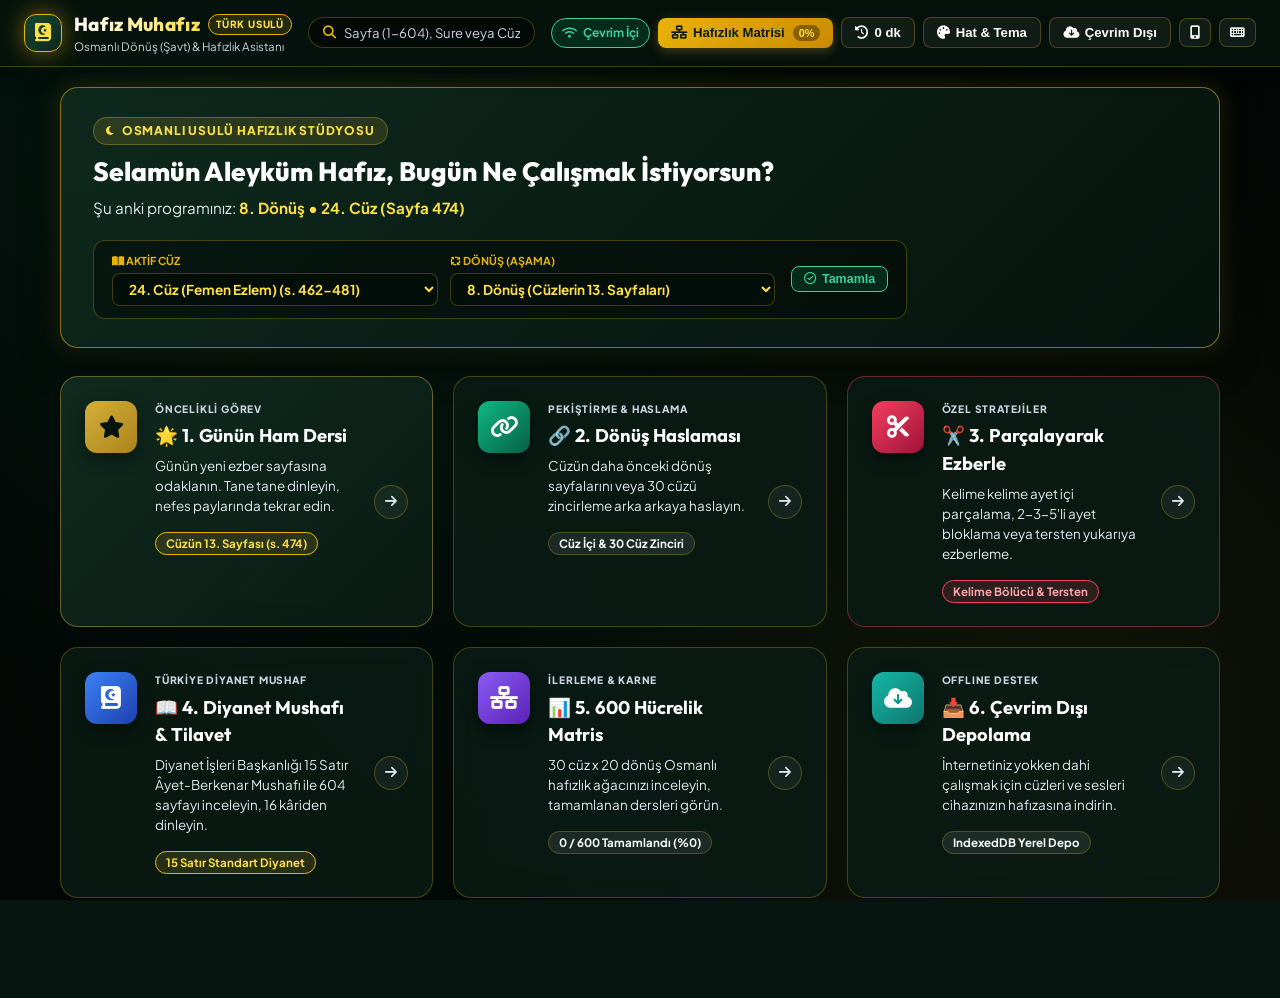
==== commit d71f91d6: "Fix surah title formatting duplication and remove tracking arrow pointer" ====
--- a/public/index.html
+++ b/public/index.html
@@ -24,7 +24,7 @@
     <meta name="application-name" content="Hafız Muhafız">
     <link rel="apple-touch-icon" href="https://images.quran.com/page/001.png">
     
-    <link rel="stylesheet" href="style.css?v=22">
+    <link rel="stylesheet" href="style.css?v=23">
 </head>
 <body class="theme-night">
 
@@ -516,7 +516,7 @@
                                 <span class="top-badge dim-badge" id="mushaf-hizb-title">47. Hizb</span>
                             </div>
                             <div class="top-bar-center">
-                                <span class="surah-title-arabic" id="mushaf-surah-title">سُورَةُ الْمُؤْمِنِ (Gâfir)</span>
+                                <span class="surah-title-arabic" id="mushaf-surah-title">سُورَةُ غَافِرٍ (Mü'min Suresi)</span>
                                 <span class="edition-sub-tag"><i class="fa-solid fa-certificate"></i> Diyanet İşleri Başkanlığı Resmi 15 Satır Matbaa Baskısı</span>
                             </div>
                             <div class="top-bar-right">
@@ -546,13 +546,6 @@
 
                                     <!-- 4. Katman: Hafızlık Ezber / Perdeleme Maskesi (Örtü) -->
                                     <div id="mushaf-mask-overlay" class="mushaf-mask-layer" style="display:none;"></div>
-
-                                    <!-- 5. Katman: Canlı Mukabele Takip Üçgeni (YouTube Mukabele Tarzı Yeşil İbre) -->
-                                    <div id="mushaf-audio-pointer" class="mukabele-tracker-triangle" style="display:none;">
-                                        <svg viewBox="0 0 24 28" class="mukabele-triangle-svg">
-                                            <polygon points="12,2 22,26 2,26" fill="rgba(40, 167, 69, 0.75)" stroke="rgba(25, 120, 45, 0.95)" stroke-width="1.2"/>
-                                        </svg>
-                                    </div>
                                 </div>
 
                                 <!-- Sol Sayfa (Çift Sayfa / Rahle Modunda Gösterilir) -->
@@ -1065,11 +1058,11 @@
     <script src="https://cdnjs.cloudflare.com/ajax/libs/pdf.js/3.11.174/pdf.min.js"></script>
 
     <!-- Uygulama Scriptleri -->
-    <script src="quran-data.js?v=22"></script>
-    <script src="quran-pages-db.js?v=22"></script>
-    <script src="hafiz-engine.js?v=22"></script>
-    <script src="audio-engine.js?v=22"></script>
-    <script src="offline-engine.js?v=22"></script>
-    <script src="app.js?v=22"></script>
+    <script src="quran-data.js?v=24"></script>
+    <script src="quran-pages-db.js?v=24"></script>
+    <script src="hafiz-engine.js?v=24"></script>
+    <script src="audio-engine.js?v=24"></script>
+    <script src="offline-engine.js?v=24"></script>
+    <script src="app.js?v=24"></script>
 </body>
 </html>
--- a/public/style.css
+++ b/public/style.css
@@ -1416,28 +1416,6 @@
     outline: none !important;
 }
 
-/* Mukabele Tarzı Canlı Kelime / Ayet Takip Üçgeni */
-.mukabele-tracker-triangle {
-    position: absolute;
-    top: 0;
-    left: 0;
-    width: 18px;
-    height: 20px;
-    z-index: 35;
-    pointer-events: none;
-    display: flex;
-    align-items: flex-start;
-    justify-content: center;
-    transform: translate3d(0, 0, 0);
-    will-change: transform;
-}
-
-.mukabele-tracker-triangle .mukabele-triangle-svg {
-    width: 16px;
-    height: 18px;
-    display: block;
-    filter: drop-shadow(0 2px 4px rgba(0, 0, 0, 0.5));
-}
 
 /* Hafızlık Ezber / Perdeleme Maskesi */
 .mushaf-mask-layer {
